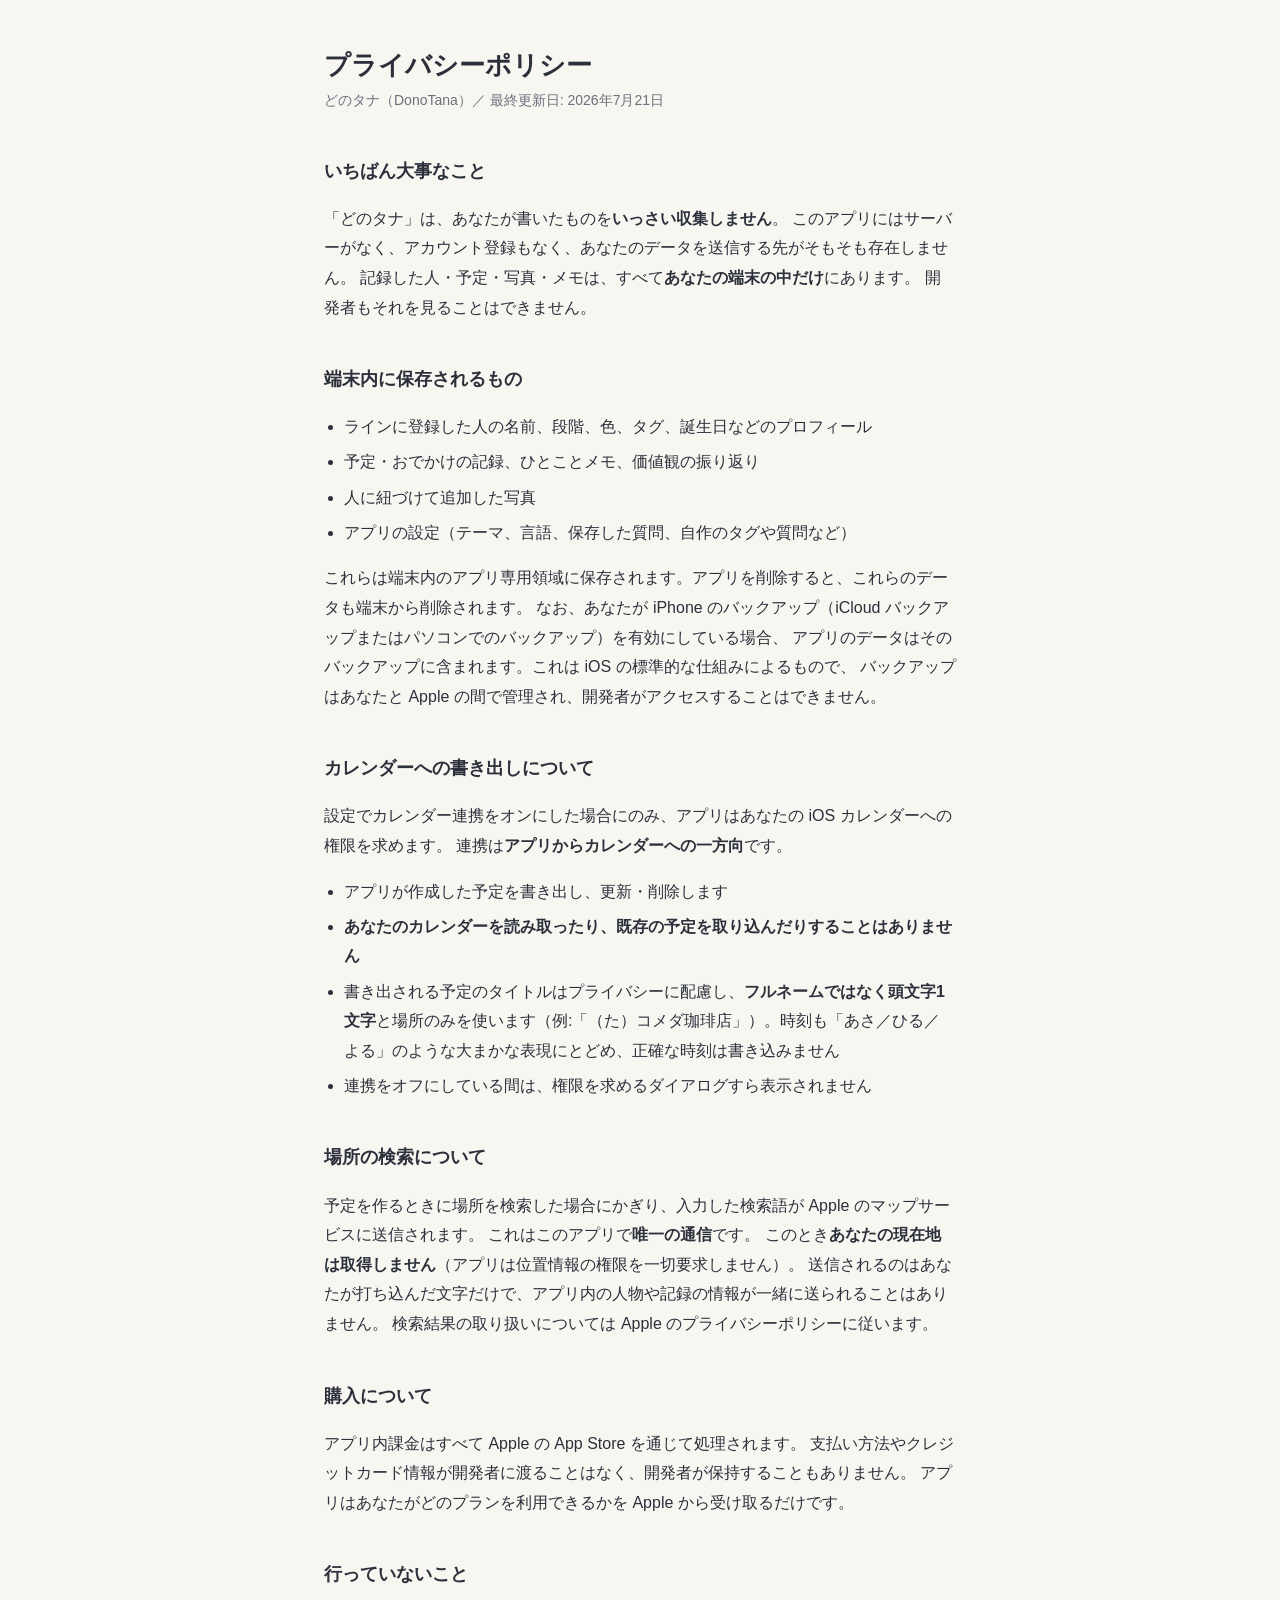
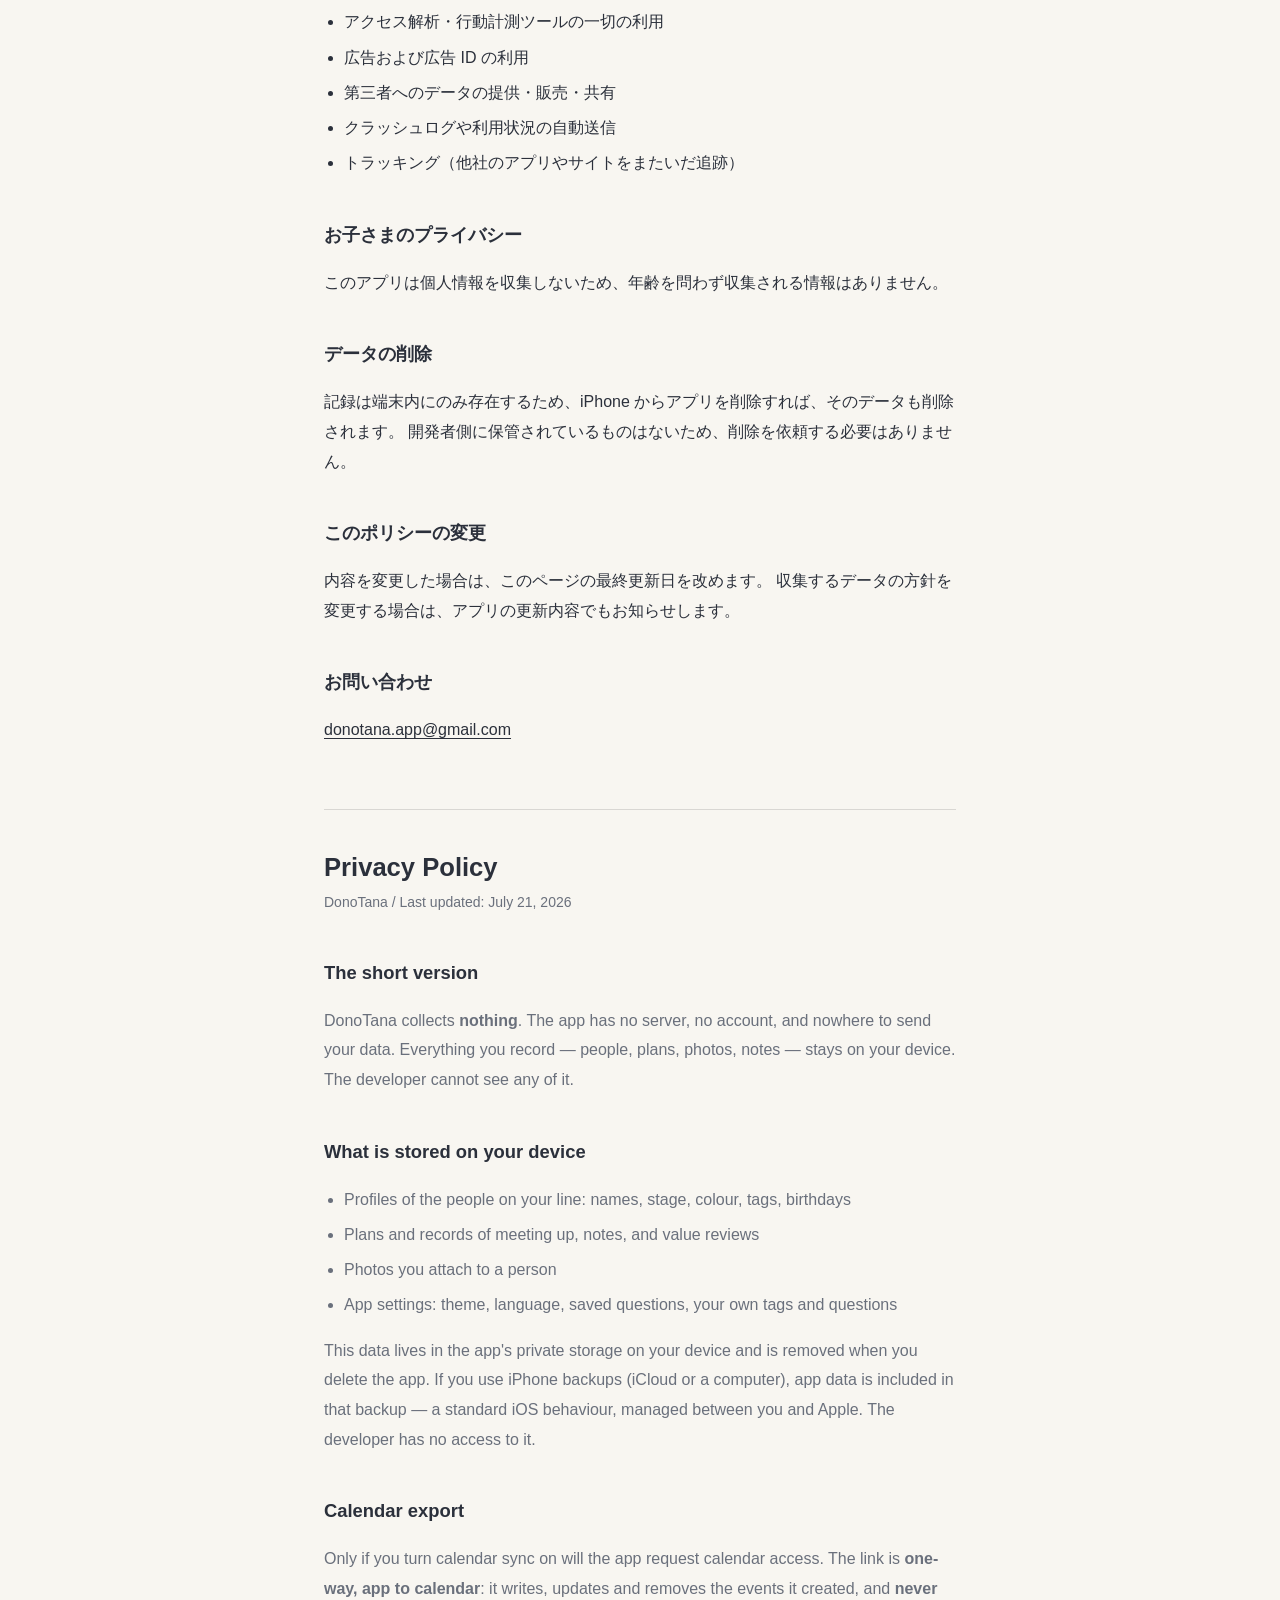
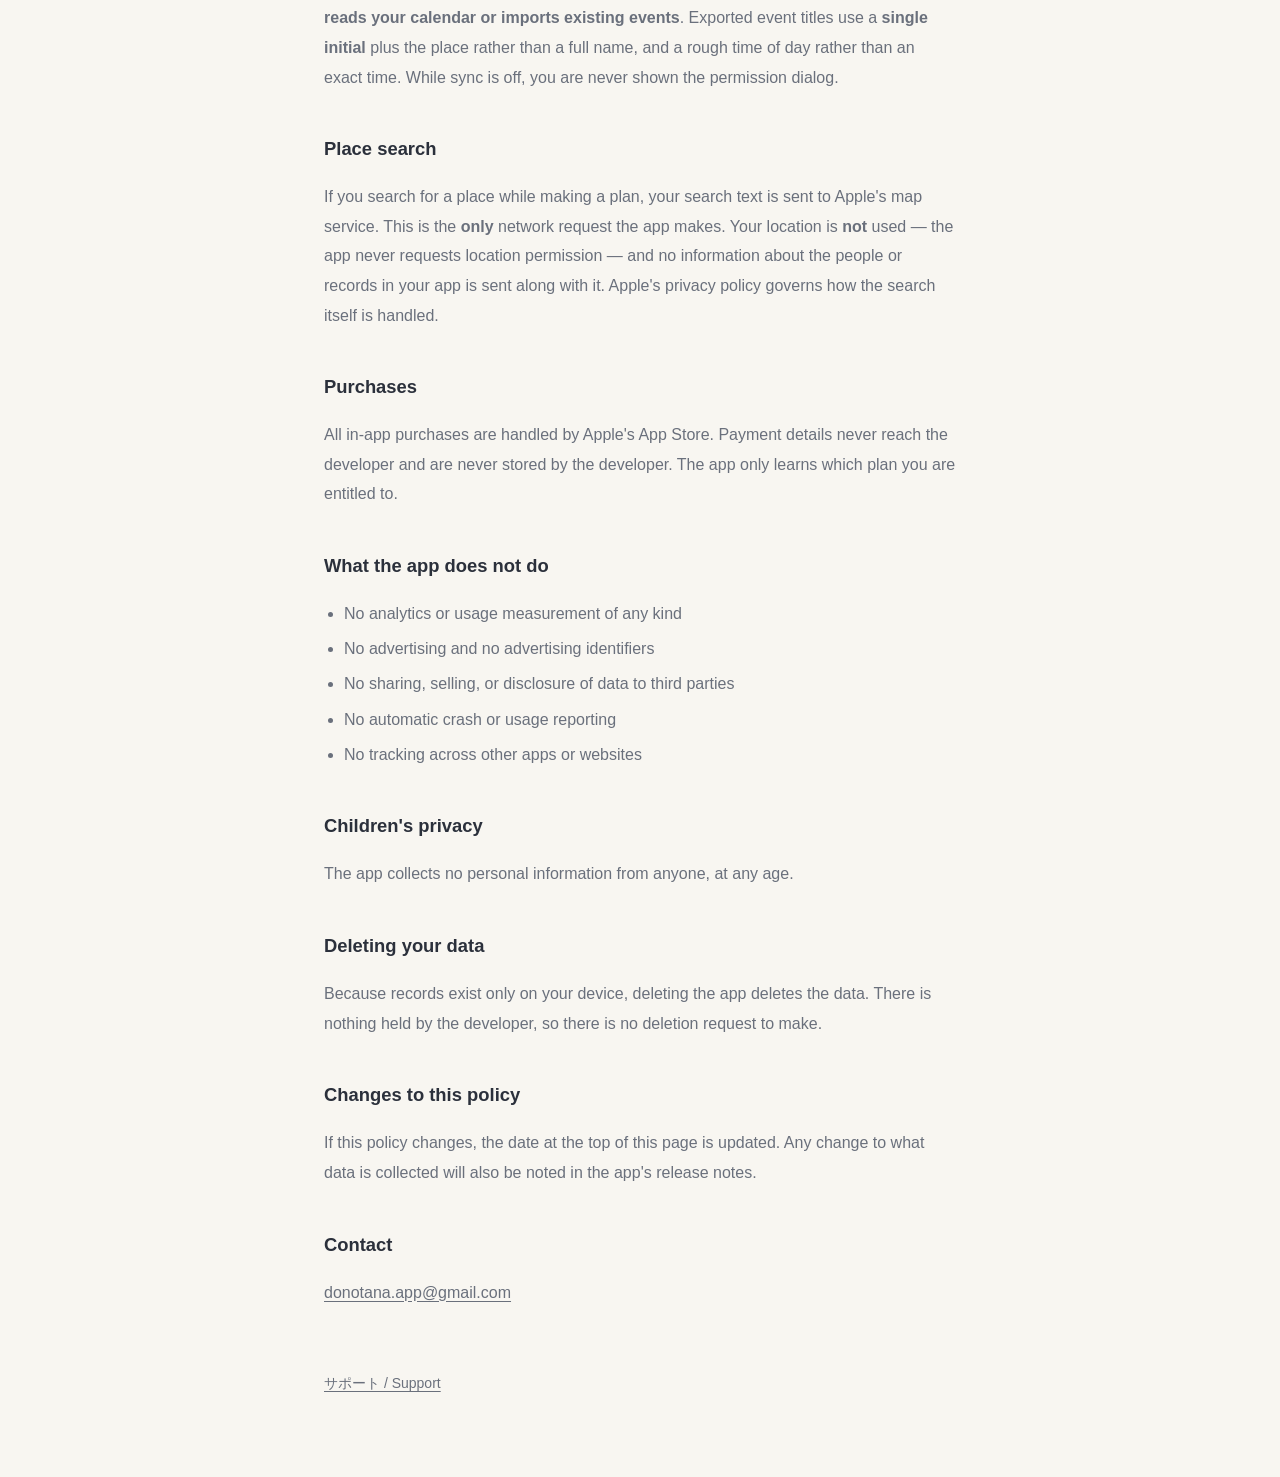
==== donotana/privacy.html @ df2e3eea "Publish どのタナ privacy policy and support pages" ====
<!doctype html>
<html lang="ja">
<head>
<meta charset="utf-8">
<meta name="viewport" content="width=device-width, initial-scale=1">
<!-- Findable by anyone with the link (App Review opens it directly), but kept
     out of search results — these pages exist to be referenced, not discovered. -->
<meta name="robots" content="noindex">
<title>プライバシーポリシー — どのタナ</title>
<link rel="stylesheet" href="style.css">
</head>
<body>

<h1>プライバシーポリシー</h1>
<p class="updated">どのタナ（DonoTana）／ 最終更新日: 2026年7月21日</p>

<h2>いちばん大事なこと</h2>
<p>
「どのタナ」は、あなたが書いたものを<strong>いっさい収集しません</strong>。
このアプリにはサーバーがなく、アカウント登録もなく、あなたのデータを送信する先がそもそも存在しません。
記録した人・予定・写真・メモは、すべて<strong>あなたの端末の中だけ</strong>にあります。
開発者もそれを見ることはできません。
</p>

<h2>端末内に保存されるもの</h2>
<ul>
  <li>ラインに登録した人の名前、段階、色、タグ、誕生日などのプロフィール</li>
  <li>予定・おでかけの記録、ひとことメモ、価値観の振り返り</li>
  <li>人に紐づけて追加した写真</li>
  <li>アプリの設定（テーマ、言語、保存した質問、自作のタグや質問など）</li>
</ul>
<p>
これらは端末内のアプリ専用領域に保存されます。アプリを削除すると、これらのデータも端末から削除されます。
なお、あなたが iPhone のバックアップ（iCloud バックアップまたはパソコンでのバックアップ）を有効にしている場合、
アプリのデータはそのバックアップに含まれます。これは iOS の標準的な仕組みによるもので、
バックアップはあなたと Apple の間で管理され、開発者がアクセスすることはできません。
</p>

<h2>カレンダーへの書き出しについて</h2>
<p>
設定でカレンダー連携をオンにした場合にのみ、アプリはあなたの iOS カレンダーへの権限を求めます。
連携は<strong>アプリからカレンダーへの一方向</strong>です。
</p>
<ul>
  <li>アプリが作成した予定を書き出し、更新・削除します</li>
  <li><strong>あなたのカレンダーを読み取ったり、既存の予定を取り込んだりすることはありません</strong></li>
  <li>書き出される予定のタイトルはプライバシーに配慮し、<strong>フルネームではなく頭文字1文字</strong>と場所のみを使います（例:「（た）コメダ珈琲店」）。時刻も「あさ／ひる／よる」のような大まかな表現にとどめ、正確な時刻は書き込みません</li>
  <li>連携をオフにしている間は、権限を求めるダイアログすら表示されません</li>
</ul>

<h2>場所の検索について</h2>
<p>
予定を作るときに場所を検索した場合にかぎり、入力した検索語が Apple のマップサービスに送信されます。
これはこのアプリで<strong>唯一の通信</strong>です。
このとき<strong>あなたの現在地は取得しません</strong>（アプリは位置情報の権限を一切要求しません）。
送信されるのはあなたが打ち込んだ文字だけで、アプリ内の人物や記録の情報が一緒に送られることはありません。
検索結果の取り扱いについては Apple のプライバシーポリシーに従います。
</p>

<h2>購入について</h2>
<p>
アプリ内課金はすべて Apple の App Store を通じて処理されます。
支払い方法やクレジットカード情報が開発者に渡ることはなく、開発者が保持することもありません。
アプリはあなたがどのプランを利用できるかを Apple から受け取るだけです。
</p>

<h2>行っていないこと</h2>
<ul>
  <li>アクセス解析・行動計測ツールの一切の利用</li>
  <li>広告および広告 ID の利用</li>
  <li>第三者へのデータの提供・販売・共有</li>
  <li>クラッシュログや利用状況の自動送信</li>
  <li>トラッキング（他社のアプリやサイトをまたいだ追跡）</li>
</ul>

<h2>お子さまのプライバシー</h2>
<p>
このアプリは個人情報を収集しないため、年齢を問わず収集される情報はありません。
</p>

<h2>データの削除</h2>
<p>
記録は端末内にのみ存在するため、iPhone からアプリを削除すれば、そのデータも削除されます。
開発者側に保管されているものはないため、削除を依頼する必要はありません。
</p>

<h2>このポリシーの変更</h2>
<p>
内容を変更した場合は、このページの最終更新日を改めます。
収集するデータの方針を変更する場合は、アプリの更新内容でもお知らせします。
</p>

<h2>お問い合わせ</h2>
<p>
<a href="mailto:donotana.app@gmail.com">donotana.app@gmail.com</a>
</p>

<hr>

<div class="alt" lang="en">
<h1>Privacy Policy</h1>
<p class="updated">DonoTana / Last updated: July 21, 2026</p>

<h2>The short version</h2>
<p>
DonoTana collects <strong>nothing</strong>. The app has no server, no account, and
nowhere to send your data. Everything you record — people, plans, photos, notes —
stays on your device. The developer cannot see any of it.
</p>

<h2>What is stored on your device</h2>
<ul>
  <li>Profiles of the people on your line: names, stage, colour, tags, birthdays</li>
  <li>Plans and records of meeting up, notes, and value reviews</li>
  <li>Photos you attach to a person</li>
  <li>App settings: theme, language, saved questions, your own tags and questions</li>
</ul>
<p>
This data lives in the app's private storage on your device and is removed when you
delete the app. If you use iPhone backups (iCloud or a computer), app data is
included in that backup — a standard iOS behaviour, managed between you and Apple.
The developer has no access to it.
</p>

<h2>Calendar export</h2>
<p>
Only if you turn calendar sync on will the app request calendar access. The link is
<strong>one-way, app to calendar</strong>: it writes, updates and removes the events it
created, and <strong>never reads your calendar or imports existing events</strong>.
Exported event titles use a <strong>single initial</strong> plus the place rather than a full
name, and a rough time of day rather than an exact time. While sync is off, you are
never shown the permission dialog.
</p>

<h2>Place search</h2>
<p>
If you search for a place while making a plan, your search text is sent to Apple's
map service. This is the <strong>only</strong> network request the app makes. Your location is
<strong>not</strong> used — the app never requests location permission — and no information about
the people or records in your app is sent along with it. Apple's privacy policy
governs how the search itself is handled.
</p>

<h2>Purchases</h2>
<p>
All in-app purchases are handled by Apple's App Store. Payment details never reach
the developer and are never stored by the developer. The app only learns which plan
you are entitled to.
</p>

<h2>What the app does not do</h2>
<ul>
  <li>No analytics or usage measurement of any kind</li>
  <li>No advertising and no advertising identifiers</li>
  <li>No sharing, selling, or disclosure of data to third parties</li>
  <li>No automatic crash or usage reporting</li>
  <li>No tracking across other apps or websites</li>
</ul>

<h2>Children's privacy</h2>
<p>
The app collects no personal information from anyone, at any age.</p>

<h2>Deleting your data</h2>
<p>
Because records exist only on your device, deleting the app deletes the data. There
is nothing held by the developer, so there is no deletion request to make.
</p>

<h2>Changes to this policy</h2>
<p>
If this policy changes, the date at the top of this page is updated. Any change to
what data is collected will also be noted in the app's release notes.
</p>

<h2>Contact</h2>
<p><a href="mailto:donotana.app@gmail.com">donotana.app@gmail.com</a></p>
</div>

<footer>
  <a href="support.html">サポート / Support</a>
</footer>

</body>
</html>
---- donotana/style.css ----
/* Shared styling for the public どのタナ pages (privacy / support).
   Deliberately plain: no JavaScript, no web fonts, no external requests of any
   kind — a privacy policy page that phones out to a CDN undercuts its own text,
   and App Review opens these URLs on whatever network they happen to be on. */

:root {
  color-scheme: light dark;
  --paper: hsl(40 33% 96%);
  --ink: hsl(220 15% 20%);
  --muted: hsl(220 8% 45%);
  --rule: hsl(40 8% 84%);
}

@media (prefers-color-scheme: dark) {
  :root {
    --paper: hsl(220 12% 8%);
    --ink: hsl(40 14% 86%);
    --muted: hsl(40 7% 60%);
    --rule: hsl(220 6% 22%);
  }
}

* { box-sizing: border-box; }

body {
  margin: 0 auto;
  padding: 3rem 1.25rem 5rem;
  max-width: 42rem;
  background: var(--paper);
  color: var(--ink);
  font-family: -apple-system, BlinkMacSystemFont, "Hiragino Sans", "Noto Sans JP", sans-serif;
  line-height: 1.85;
  font-size: 16px;
}

h1 { font-size: 1.6rem; line-height: 1.4; margin: 0 0 .25rem; }
h2 { font-size: 1.15rem; margin: 2.5rem 0 .5rem; }
h3 { font-size: 1rem; margin: 1.75rem 0 .25rem; }

.updated { color: var(--muted); font-size: .875rem; margin: 0 0 2.5rem; }

a { color: inherit; text-underline-offset: .2em; }

ul { padding-left: 1.25rem; }
li { margin: .35rem 0; }

hr { border: 0; border-top: 1px solid var(--rule); margin: 4rem 0 2.5rem; }

footer { margin-top: 4rem; color: var(--muted); font-size: .875rem; }
footer a { margin-right: 1rem; }

/* The English half of each page — same content, quieter presentation. */
.alt { color: var(--muted); }
.alt h1, .alt h2, .alt h3 { color: var(--ink); }
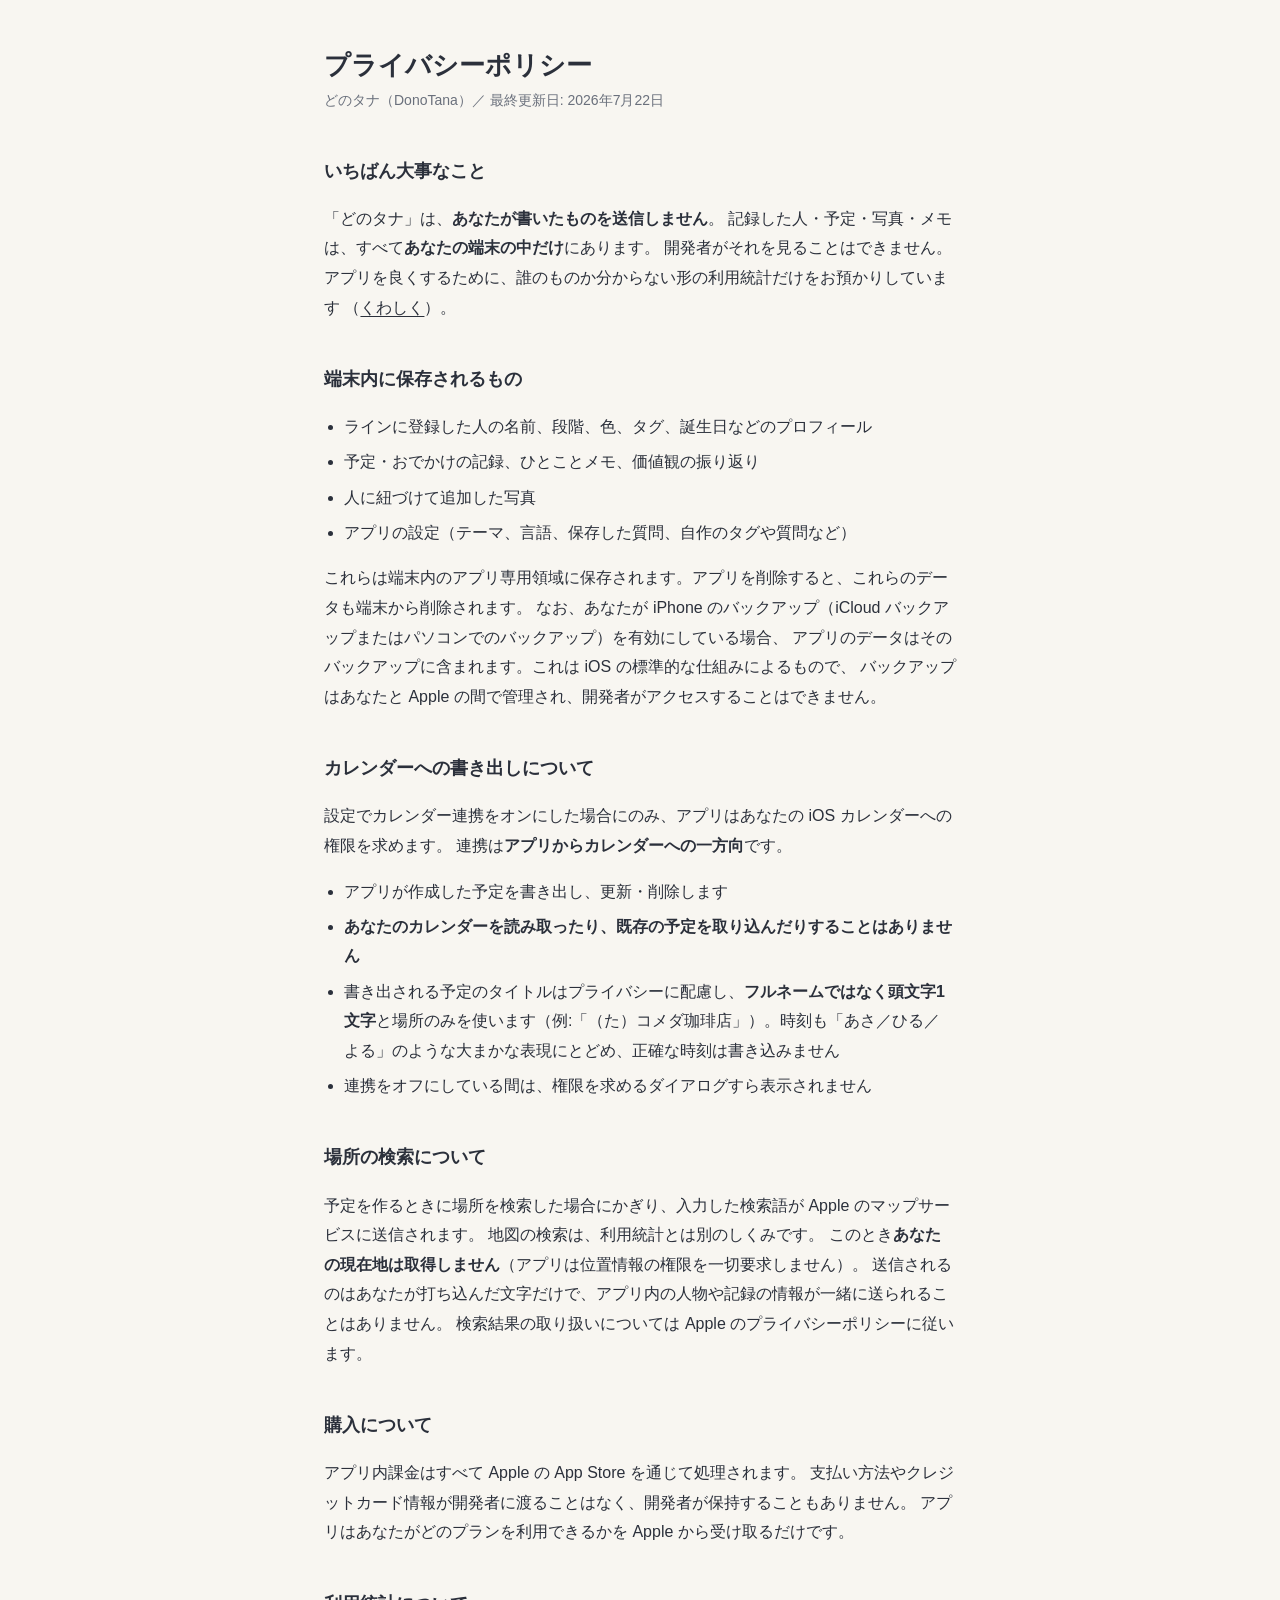
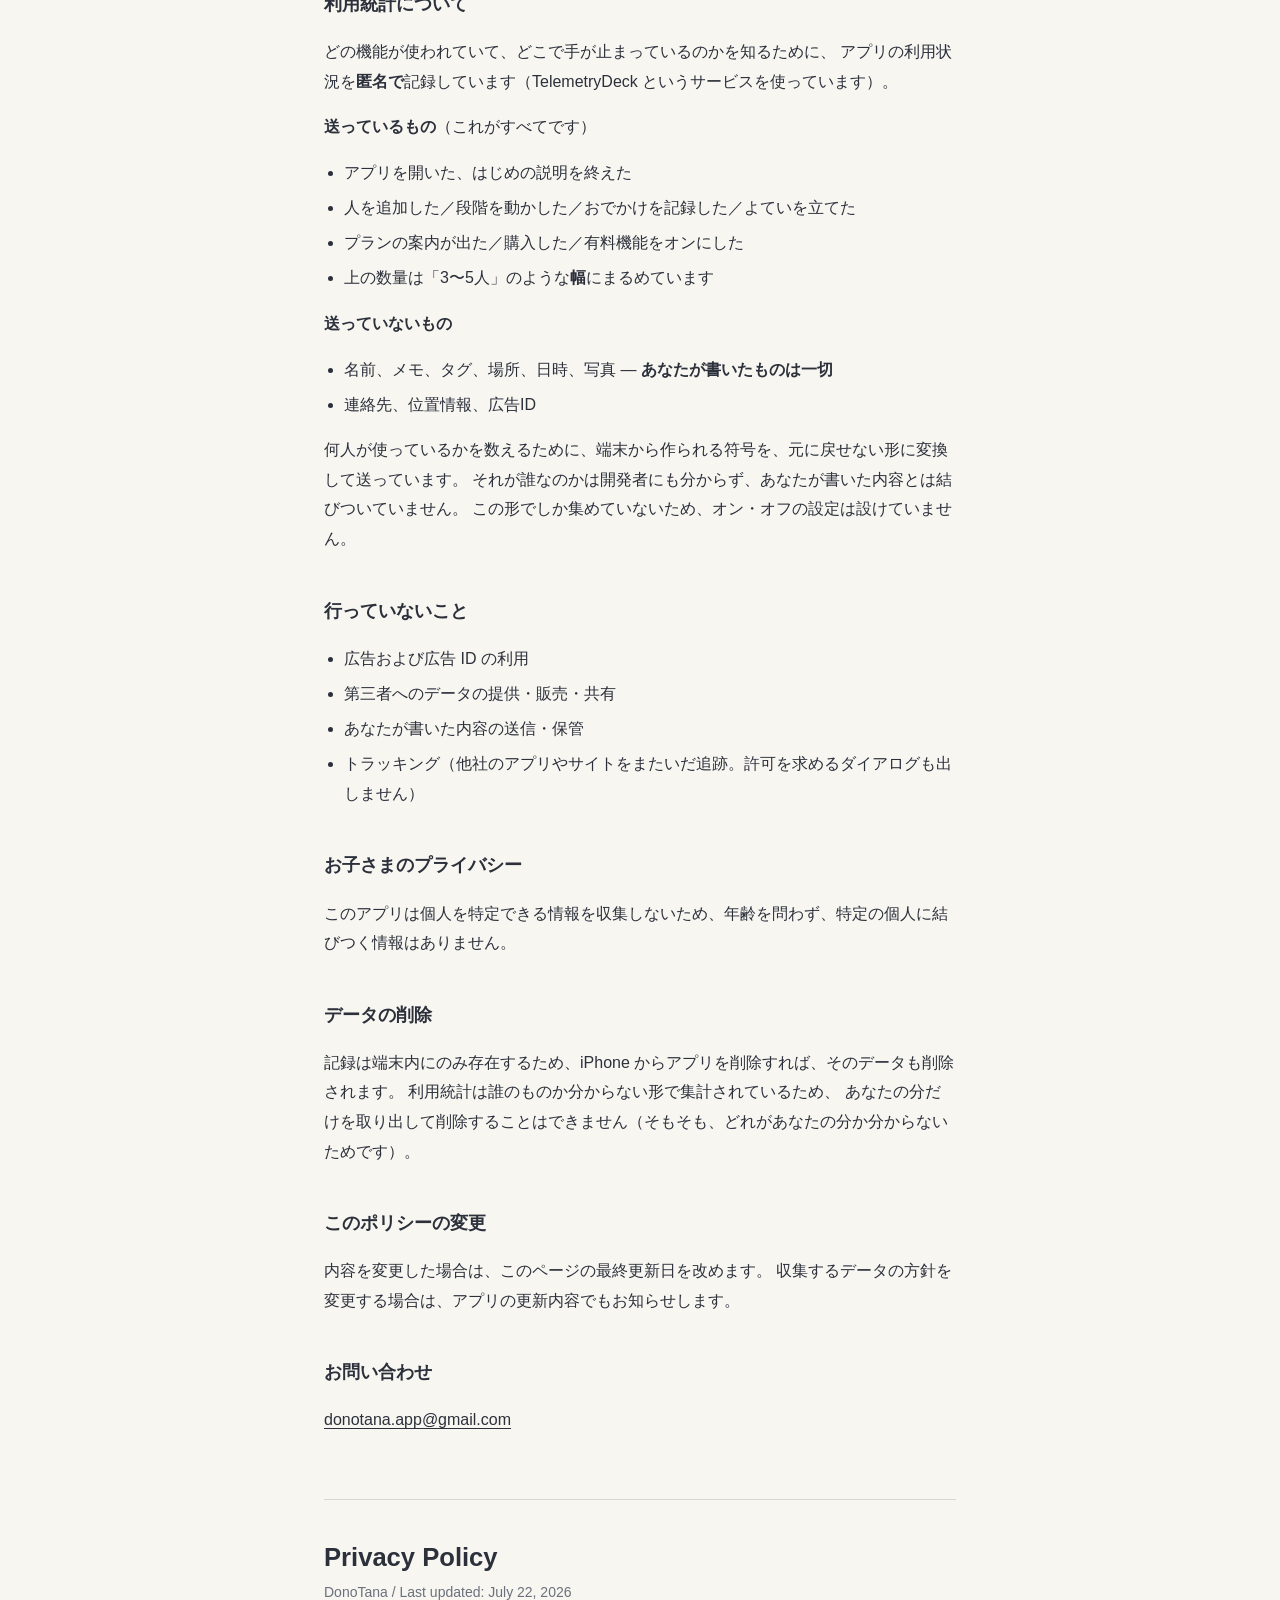
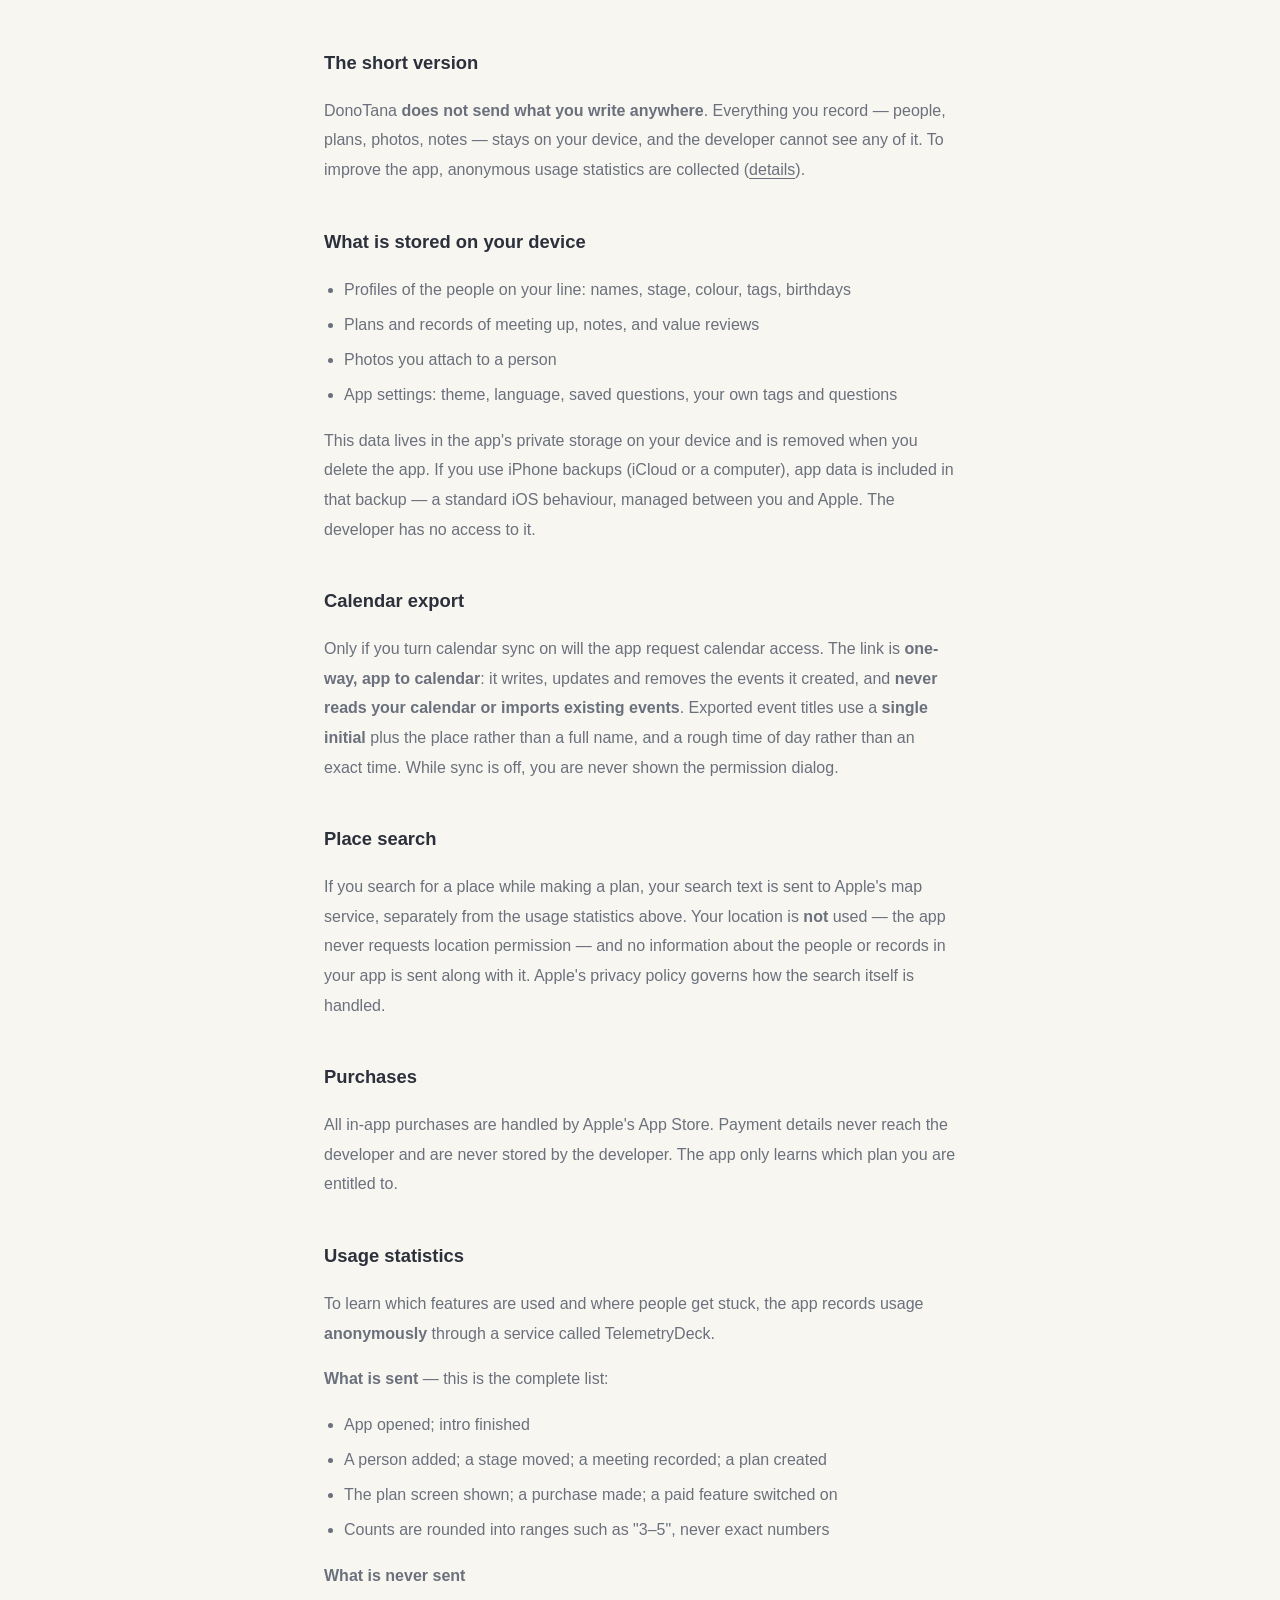
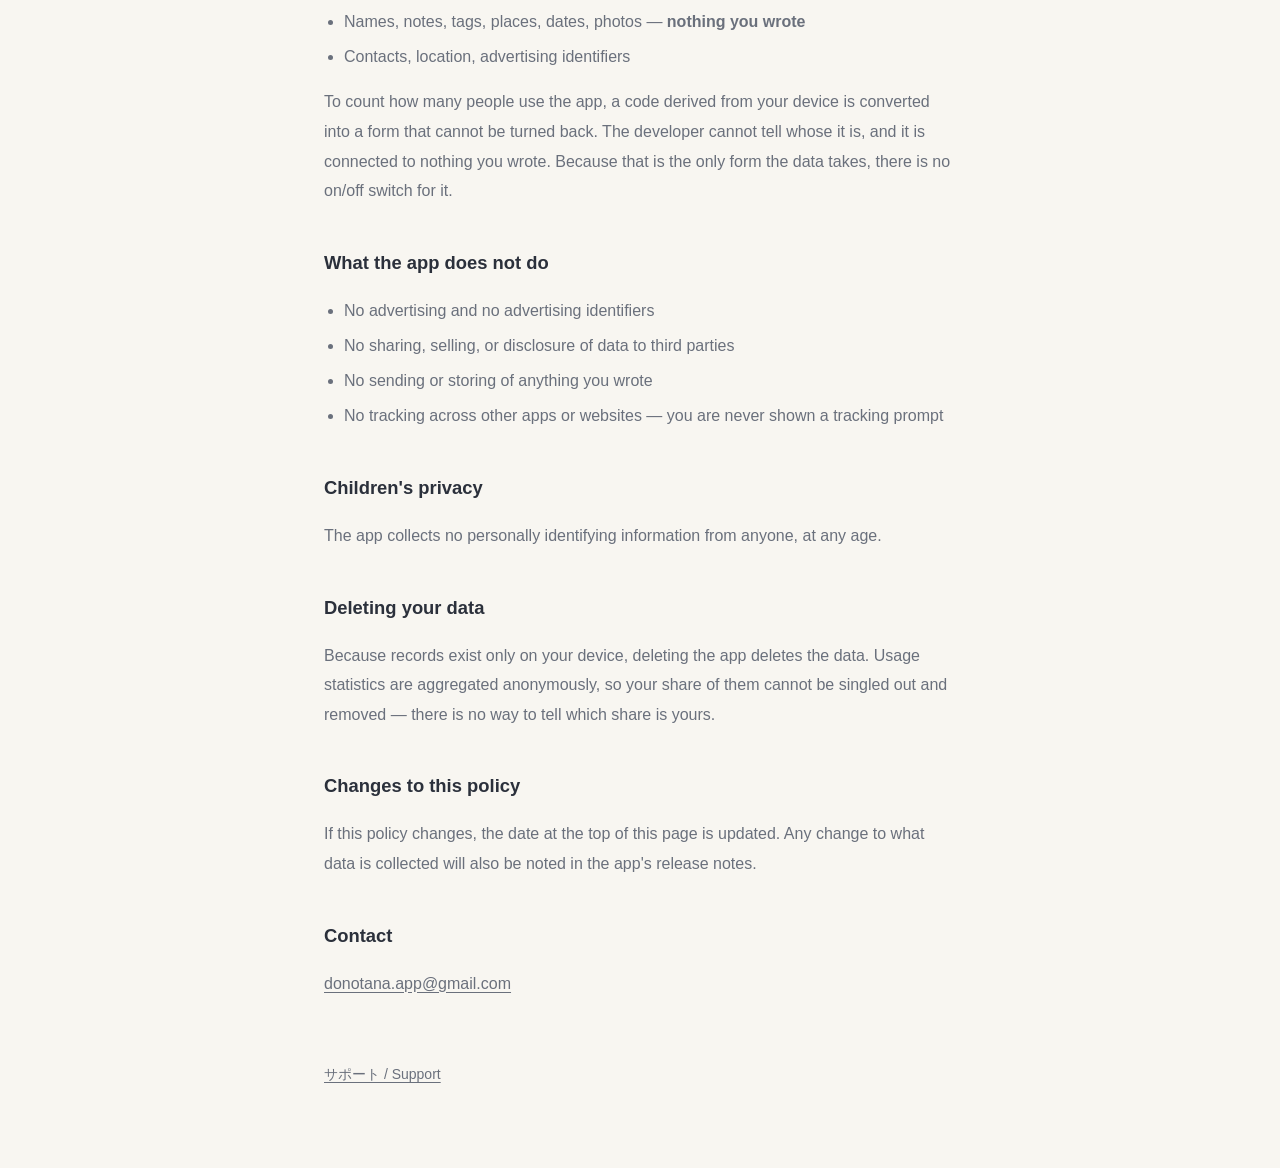
==== commit 40055ff9: "Disclose the anonymous usage statistics" ====
--- a/donotana/privacy.html
+++ b/donotana/privacy.html
@@ -12,14 +12,15 @@
 <body>
 
 <h1>プライバシーポリシー</h1>
-<p class="updated">どのタナ（DonoTana）／ 最終更新日: 2026年7月21日</p>
+<p class="updated">どのタナ（DonoTana）／ 最終更新日: 2026年7月22日</p>
 
 <h2>いちばん大事なこと</h2>
 <p>
-「どのタナ」は、あなたが書いたものを<strong>いっさい収集しません</strong>。
-このアプリにはサーバーがなく、アカウント登録もなく、あなたのデータを送信する先がそもそも存在しません。
+「どのタナ」は、<strong>あなたが書いたものを送信しません</strong>。
 記録した人・予定・写真・メモは、すべて<strong>あなたの端末の中だけ</strong>にあります。
-開発者もそれを見ることはできません。
+開発者がそれを見ることはできません。
+アプリを良くするために、誰のものか分からない形の利用統計だけをお預かりしています
+（<a href="#stats">くわしく</a>）。
 </p>
 
 <h2>端末内に保存されるもの</h2>
@@ -51,7 +52,7 @@
 <h2>場所の検索について</h2>
 <p>
 予定を作るときに場所を検索した場合にかぎり、入力した検索語が Apple のマップサービスに送信されます。
-これはこのアプリで<strong>唯一の通信</strong>です。
+地図の検索は、利用統計とは別のしくみです。
 このとき<strong>あなたの現在地は取得しません</strong>（アプリは位置情報の権限を一切要求しません）。
 送信されるのはあなたが打ち込んだ文字だけで、アプリ内の人物や記録の情報が一緒に送られることはありません。
 検索結果の取り扱いについては Apple のプライバシーポリシーに従います。
@@ -64,24 +65,47 @@
 アプリはあなたがどのプランを利用できるかを Apple から受け取るだけです。
 </p>
 
+<h2 id="stats">利用統計について</h2>
+<p>
+どの機能が使われていて、どこで手が止まっているのかを知るために、
+アプリの利用状況を<strong>匿名で</strong>記録しています（TelemetryDeck というサービスを使っています）。
+</p>
+<p><strong>送っているもの</strong>（これがすべてです）</p>
+<ul>
+  <li>アプリを開いた、はじめの説明を終えた</li>
+  <li>人を追加した／段階を動かした／おでかけを記録した／よていを立てた</li>
+  <li>プランの案内が出た／購入した／有料機能をオンにした</li>
+  <li>上の数量は「3〜5人」のような<strong>幅</strong>にまるめています</li>
+</ul>
+<p><strong>送っていないもの</strong></p>
+<ul>
+  <li>名前、メモ、タグ、場所、日時、写真 — <strong>あなたが書いたものは一切</strong></li>
+  <li>連絡先、位置情報、広告ID</li>
+</ul>
+<p>
+何人が使っているかを数えるために、端末から作られる符号を、元に戻せない形に変換して送っています。
+それが誰なのかは開発者にも分からず、あなたが書いた内容とは結びついていません。
+この形でしか集めていないため、オン・オフの設定は設けていません。
+</p>
+
 <h2>行っていないこと</h2>
 <ul>
-  <li>アクセス解析・行動計測ツールの一切の利用</li>
   <li>広告および広告 ID の利用</li>
   <li>第三者へのデータの提供・販売・共有</li>
-  <li>クラッシュログや利用状況の自動送信</li>
-  <li>トラッキング（他社のアプリやサイトをまたいだ追跡）</li>
+  <li>あなたが書いた内容の送信・保管</li>
+  <li>トラッキング（他社のアプリやサイトをまたいだ追跡。許可を求めるダイアログも出しません）</li>
 </ul>
 
 <h2>お子さまのプライバシー</h2>
 <p>
-このアプリは個人情報を収集しないため、年齢を問わず収集される情報はありません。
+このアプリは個人を特定できる情報を収集しないため、年齢を問わず、特定の個人に結びつく情報はありません。
 </p>
 
 <h2>データの削除</h2>
 <p>
 記録は端末内にのみ存在するため、iPhone からアプリを削除すれば、そのデータも削除されます。
-開発者側に保管されているものはないため、削除を依頼する必要はありません。
+利用統計は誰のものか分からない形で集計されているため、
+あなたの分だけを取り出して削除することはできません（そもそも、どれがあなたの分か分からないためです）。
 </p>
 
 <h2>このポリシーの変更</h2>
@@ -99,13 +123,14 @@
 
 <div class="alt" lang="en">
 <h1>Privacy Policy</h1>
-<p class="updated">DonoTana / Last updated: July 21, 2026</p>
+<p class="updated">DonoTana / Last updated: July 22, 2026</p>
 
 <h2>The short version</h2>
 <p>
-DonoTana collects <strong>nothing</strong>. The app has no server, no account, and
-nowhere to send your data. Everything you record — people, plans, photos, notes —
-stays on your device. The developer cannot see any of it.
+DonoTana <strong>does not send what you write anywhere</strong>. Everything you record —
+people, plans, photos, notes — stays on your device, and the developer cannot see
+any of it. To improve the app, anonymous usage statistics are collected
+(<a href="#stats-en">details</a>).
 </p>
 
 <h2>What is stored on your device</h2>
@@ -135,7 +160,7 @@
 <h2>Place search</h2>
 <p>
 If you search for a place while making a plan, your search text is sent to Apple's
-map service. This is the <strong>only</strong> network request the app makes. Your location is
+map service, separately from the usage statistics above. Your location is
 <strong>not</strong> used — the app never requests location permission — and no information about
 the people or records in your app is sent along with it. Apple's privacy policy
 governs how the search itself is handled.
@@ -148,23 +173,47 @@
 you are entitled to.
 </p>
 
+<h2 id="stats-en">Usage statistics</h2>
+<p>
+To learn which features are used and where people get stuck, the app records
+usage <strong>anonymously</strong> through a service called TelemetryDeck.
+</p>
+<p><strong>What is sent</strong> — this is the complete list:</p>
+<ul>
+  <li>App opened; intro finished</li>
+  <li>A person added; a stage moved; a meeting recorded; a plan created</li>
+  <li>The plan screen shown; a purchase made; a paid feature switched on</li>
+  <li>Counts are rounded into ranges such as "3–5", never exact numbers</li>
+</ul>
+<p><strong>What is never sent</strong></p>
+<ul>
+  <li>Names, notes, tags, places, dates, photos — <strong>nothing you wrote</strong></li>
+  <li>Contacts, location, advertising identifiers</li>
+</ul>
+<p>
+To count how many people use the app, a code derived from your device is
+converted into a form that cannot be turned back. The developer cannot tell whose
+it is, and it is connected to nothing you wrote. Because that is the only form
+the data takes, there is no on/off switch for it.
+</p>
+
 <h2>What the app does not do</h2>
 <ul>
-  <li>No analytics or usage measurement of any kind</li>
   <li>No advertising and no advertising identifiers</li>
   <li>No sharing, selling, or disclosure of data to third parties</li>
-  <li>No automatic crash or usage reporting</li>
-  <li>No tracking across other apps or websites</li>
+  <li>No sending or storing of anything you wrote</li>
+  <li>No tracking across other apps or websites — you are never shown a tracking prompt</li>
 </ul>
 
 <h2>Children's privacy</h2>
 <p>
-The app collects no personal information from anyone, at any age.</p>
+The app collects no personally identifying information from anyone, at any age.</p>
 
 <h2>Deleting your data</h2>
 <p>
-Because records exist only on your device, deleting the app deletes the data. There
-is nothing held by the developer, so there is no deletion request to make.
+Because records exist only on your device, deleting the app deletes the data.
+Usage statistics are aggregated anonymously, so your share of them cannot be
+singled out and removed — there is no way to tell which share is yours.
 </p>
 
 <h2>Changes to this policy</h2>
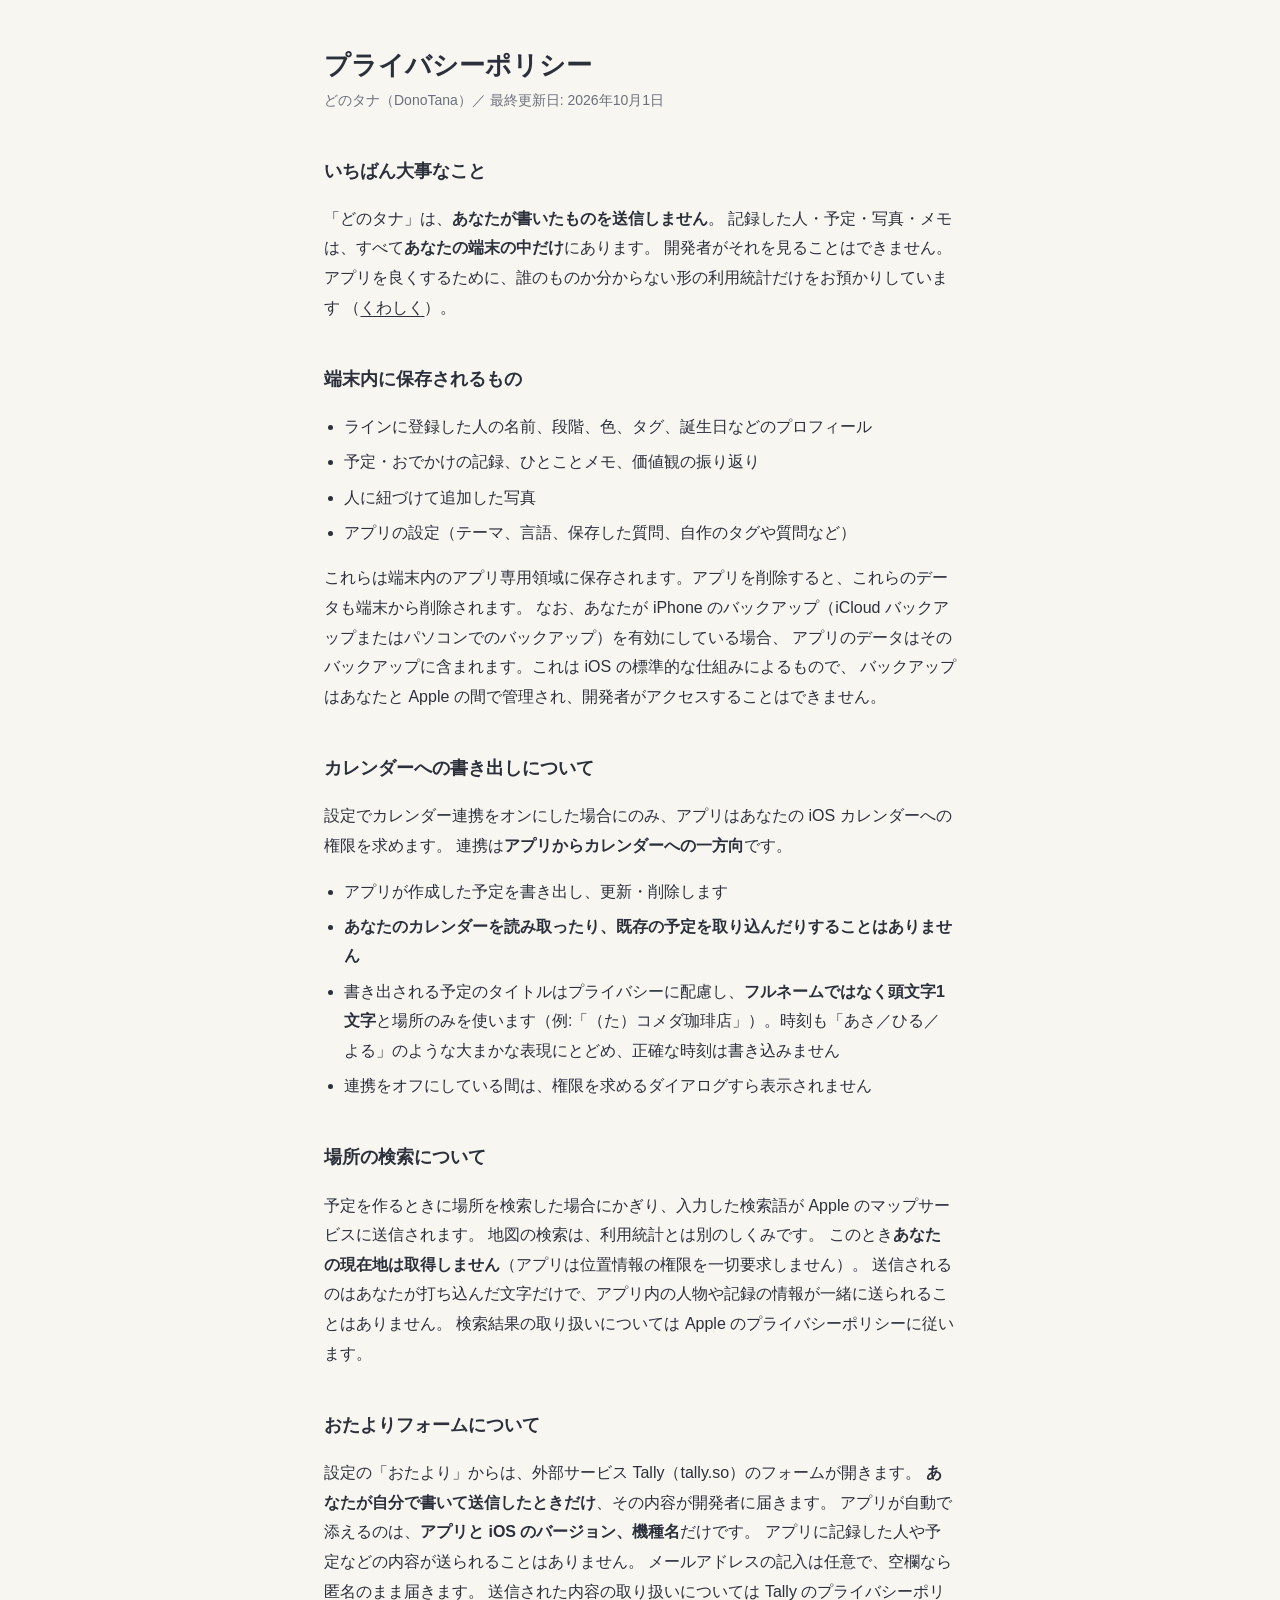
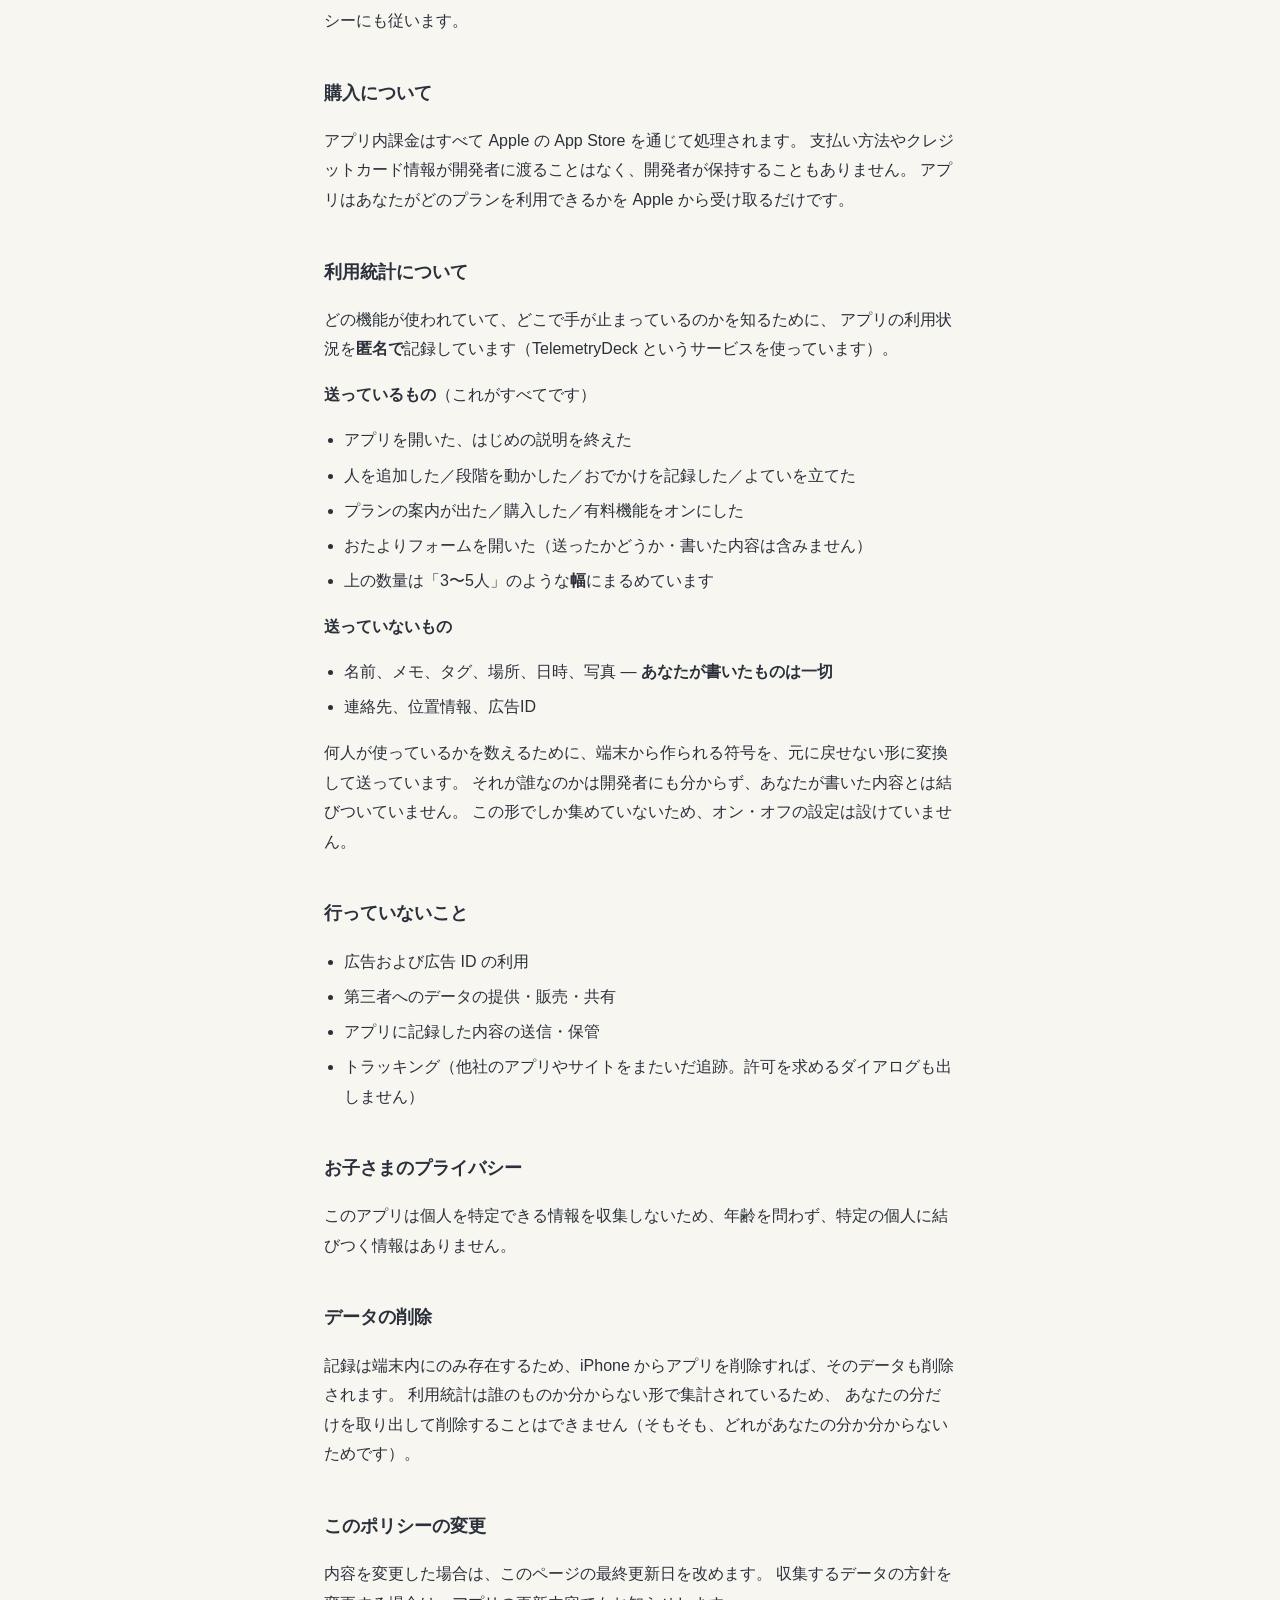
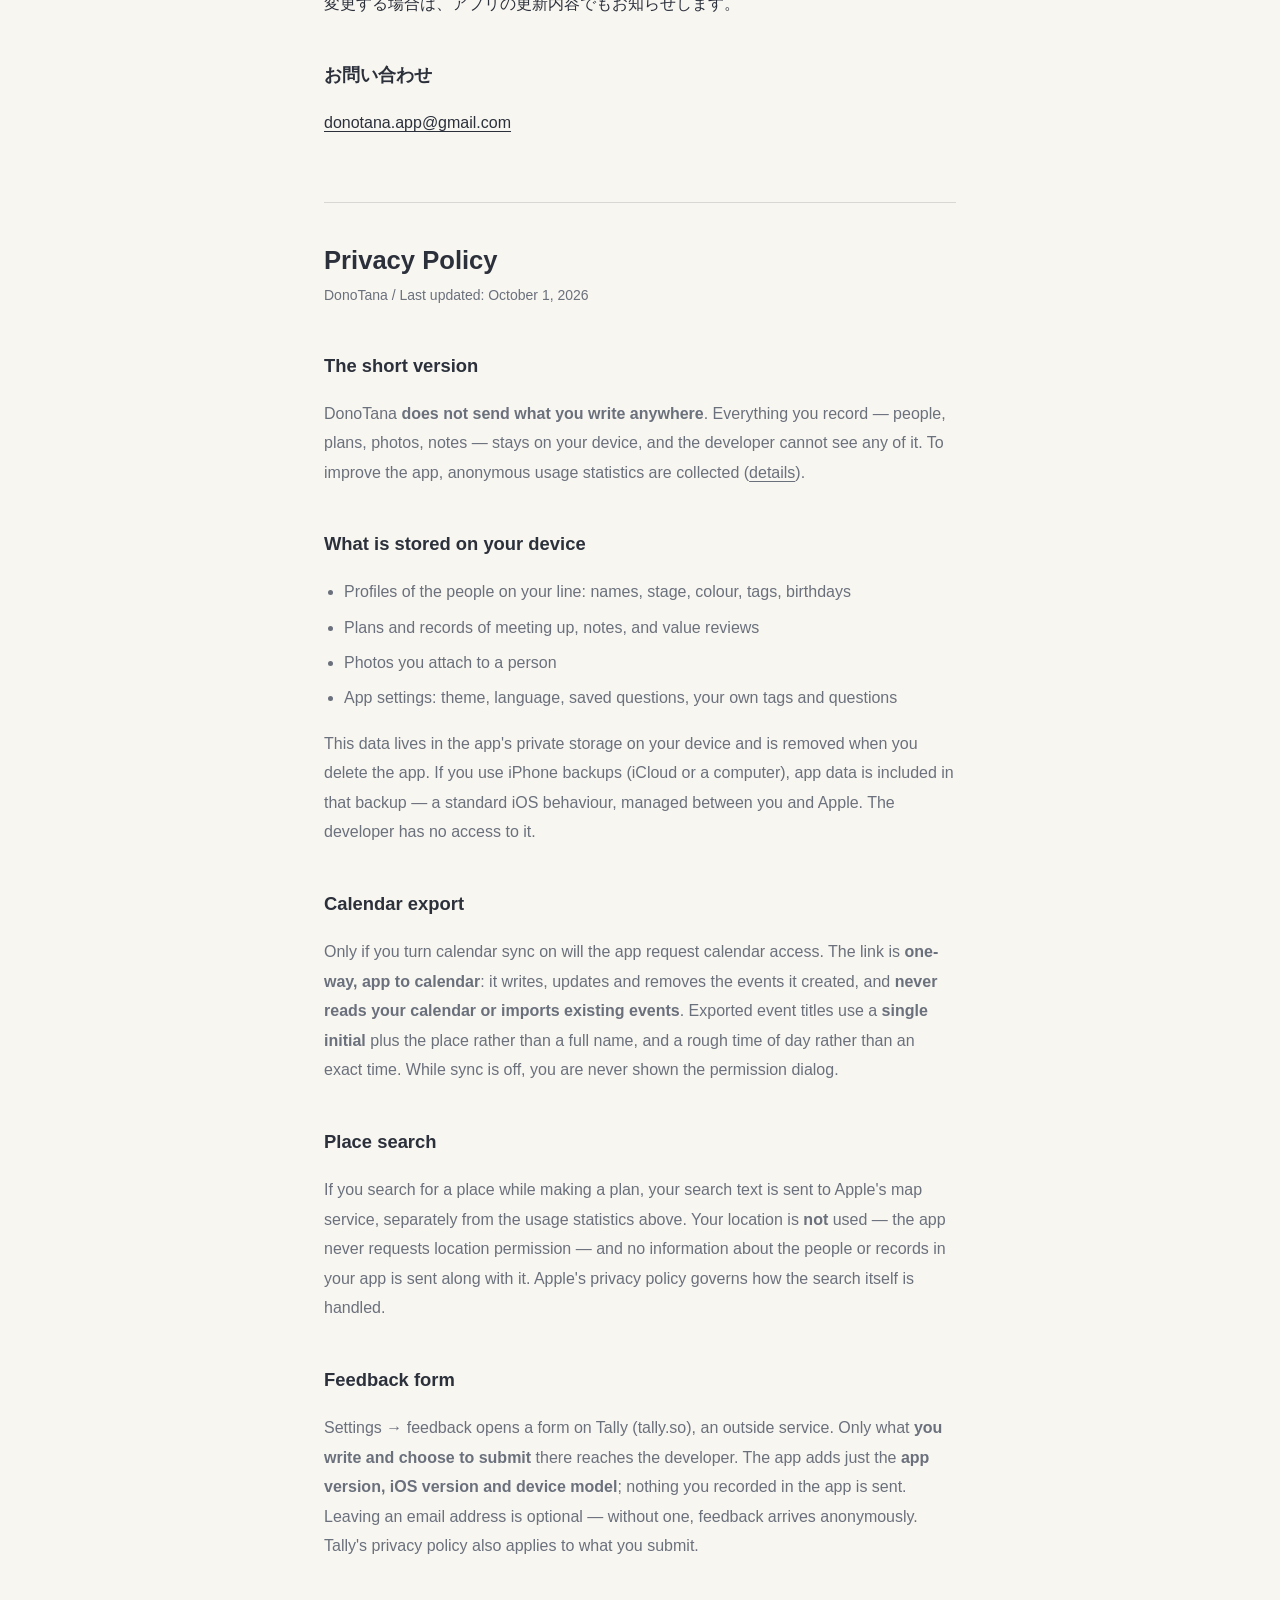
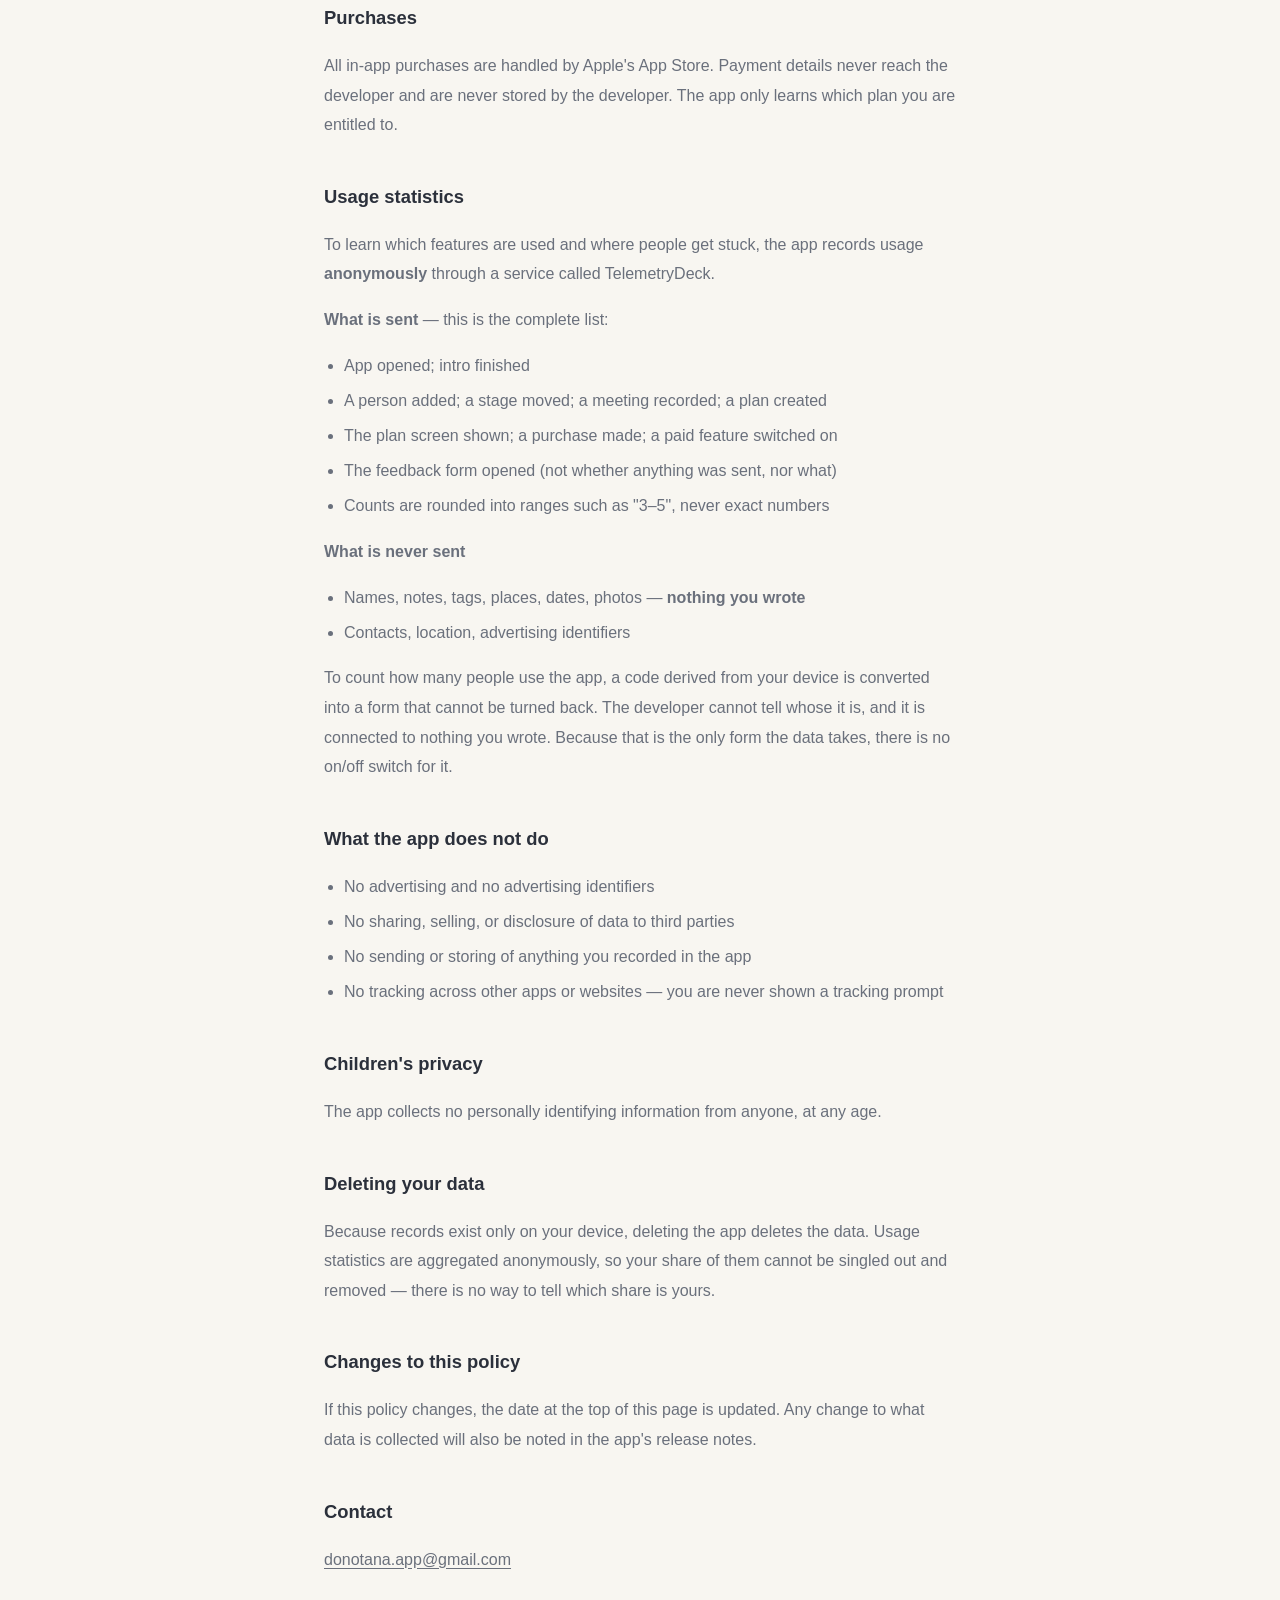
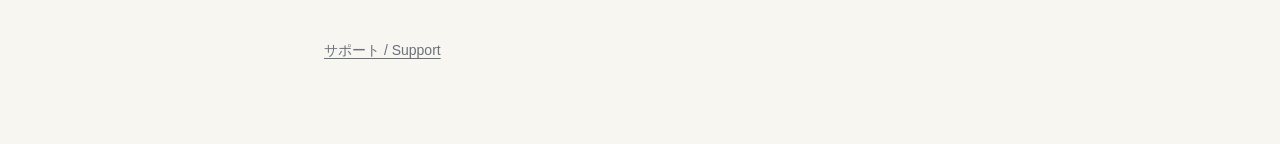
==== commit a0a1c056: "Add the feedback form; point the store links at the live app Disclose the Tally feedback form in the" ====
--- a/donotana/privacy.html
+++ b/donotana/privacy.html
@@ -12,7 +12,7 @@
 <body>
 
 <h1>プライバシーポリシー</h1>
-<p class="updated">どのタナ（DonoTana）／ 最終更新日: 2026年7月22日</p>
+<p class="updated">どのタナ（DonoTana）／ 最終更新日: 2026年10月1日</p>
 
 <h2>いちばん大事なこと</h2>
 <p>
@@ -58,6 +58,16 @@
 検索結果の取り扱いについては Apple のプライバシーポリシーに従います。
 </p>
 
+<h2>おたよりフォームについて</h2>
+<p>
+設定の「おたより」からは、外部サービス Tally（tally.so）のフォームが開きます。
+<strong>あなたが自分で書いて送信したときだけ</strong>、その内容が開発者に届きます。
+アプリが自動で添えるのは、<strong>アプリと iOS のバージョン、機種名</strong>だけです。
+アプリに記録した人や予定などの内容が送られることはありません。
+メールアドレスの記入は任意で、空欄なら匿名のまま届きます。
+送信された内容の取り扱いについては Tally のプライバシーポリシーにも従います。
+</p>
+
 <h2>購入について</h2>
 <p>
 アプリ内課金はすべて Apple の App Store を通じて処理されます。
@@ -75,6 +85,7 @@
   <li>アプリを開いた、はじめの説明を終えた</li>
   <li>人を追加した／段階を動かした／おでかけを記録した／よていを立てた</li>
   <li>プランの案内が出た／購入した／有料機能をオンにした</li>
+  <li>おたよりフォームを開いた（送ったかどうか・書いた内容は含みません）</li>
   <li>上の数量は「3〜5人」のような<strong>幅</strong>にまるめています</li>
 </ul>
 <p><strong>送っていないもの</strong></p>
@@ -92,7 +103,7 @@
 <ul>
   <li>広告および広告 ID の利用</li>
   <li>第三者へのデータの提供・販売・共有</li>
-  <li>あなたが書いた内容の送信・保管</li>
+  <li>アプリに記録した内容の送信・保管</li>
   <li>トラッキング（他社のアプリやサイトをまたいだ追跡。許可を求めるダイアログも出しません）</li>
 </ul>
 
@@ -123,7 +134,7 @@
 
 <div class="alt" lang="en">
 <h1>Privacy Policy</h1>
-<p class="updated">DonoTana / Last updated: July 22, 2026</p>
+<p class="updated">DonoTana / Last updated: October 1, 2026</p>
 
 <h2>The short version</h2>
 <p>
@@ -166,6 +177,15 @@
 governs how the search itself is handled.
 </p>
 
+<h2>Feedback form</h2>
+<p>
+Settings → feedback opens a form on Tally (tally.so), an outside service. Only what
+<strong>you write and choose to submit</strong> there reaches the developer. The app adds just
+the <strong>app version, iOS version and device model</strong>; nothing you recorded in the app is
+sent. Leaving an email address is optional — without one, feedback arrives
+anonymously. Tally's privacy policy also applies to what you submit.
+</p>
+
 <h2>Purchases</h2>
 <p>
 All in-app purchases are handled by Apple's App Store. Payment details never reach
@@ -183,6 +203,7 @@
   <li>App opened; intro finished</li>
   <li>A person added; a stage moved; a meeting recorded; a plan created</li>
   <li>The plan screen shown; a purchase made; a paid feature switched on</li>
+  <li>The feedback form opened (not whether anything was sent, nor what)</li>
   <li>Counts are rounded into ranges such as "3–5", never exact numbers</li>
 </ul>
 <p><strong>What is never sent</strong></p>
@@ -201,7 +222,7 @@
 <ul>
   <li>No advertising and no advertising identifiers</li>
   <li>No sharing, selling, or disclosure of data to third parties</li>
-  <li>No sending or storing of anything you wrote</li>
+  <li>No sending or storing of anything you recorded in the app</li>
   <li>No tracking across other apps or websites — you are never shown a tracking prompt</li>
 </ul>
 
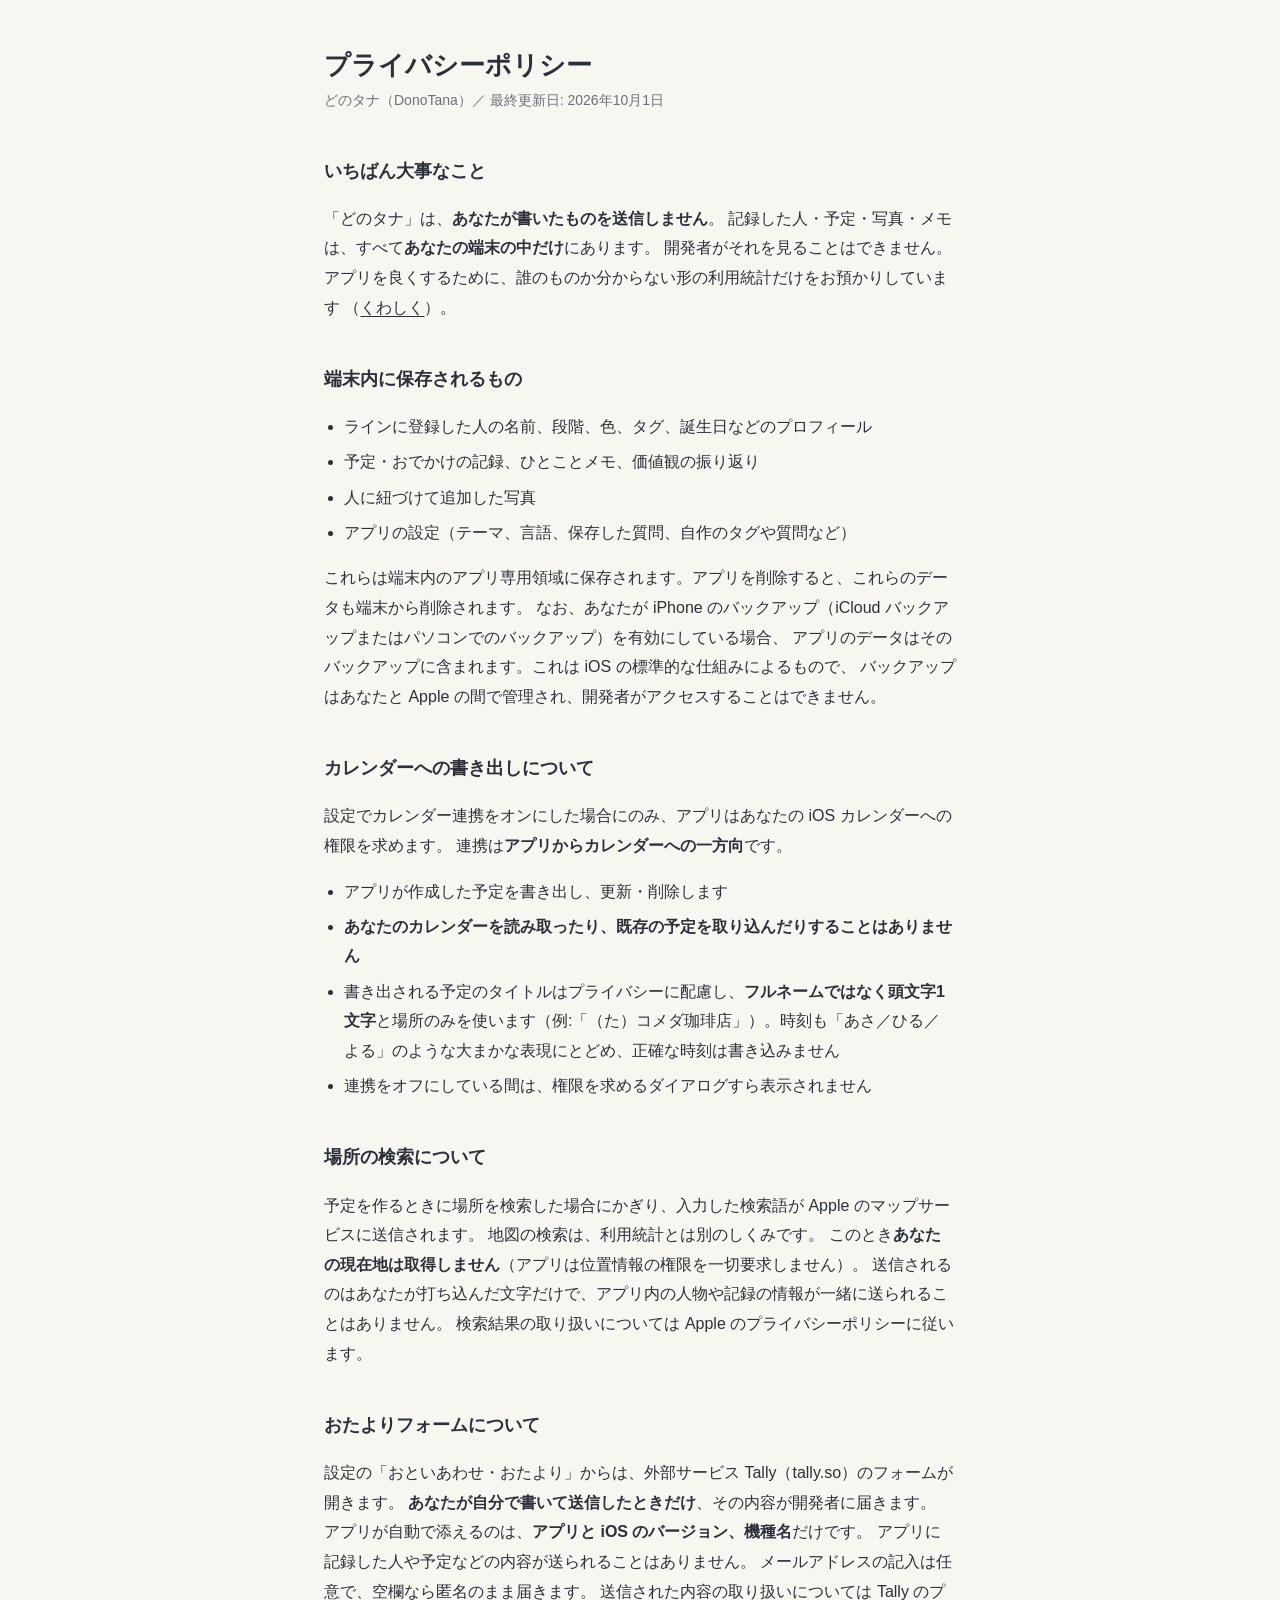
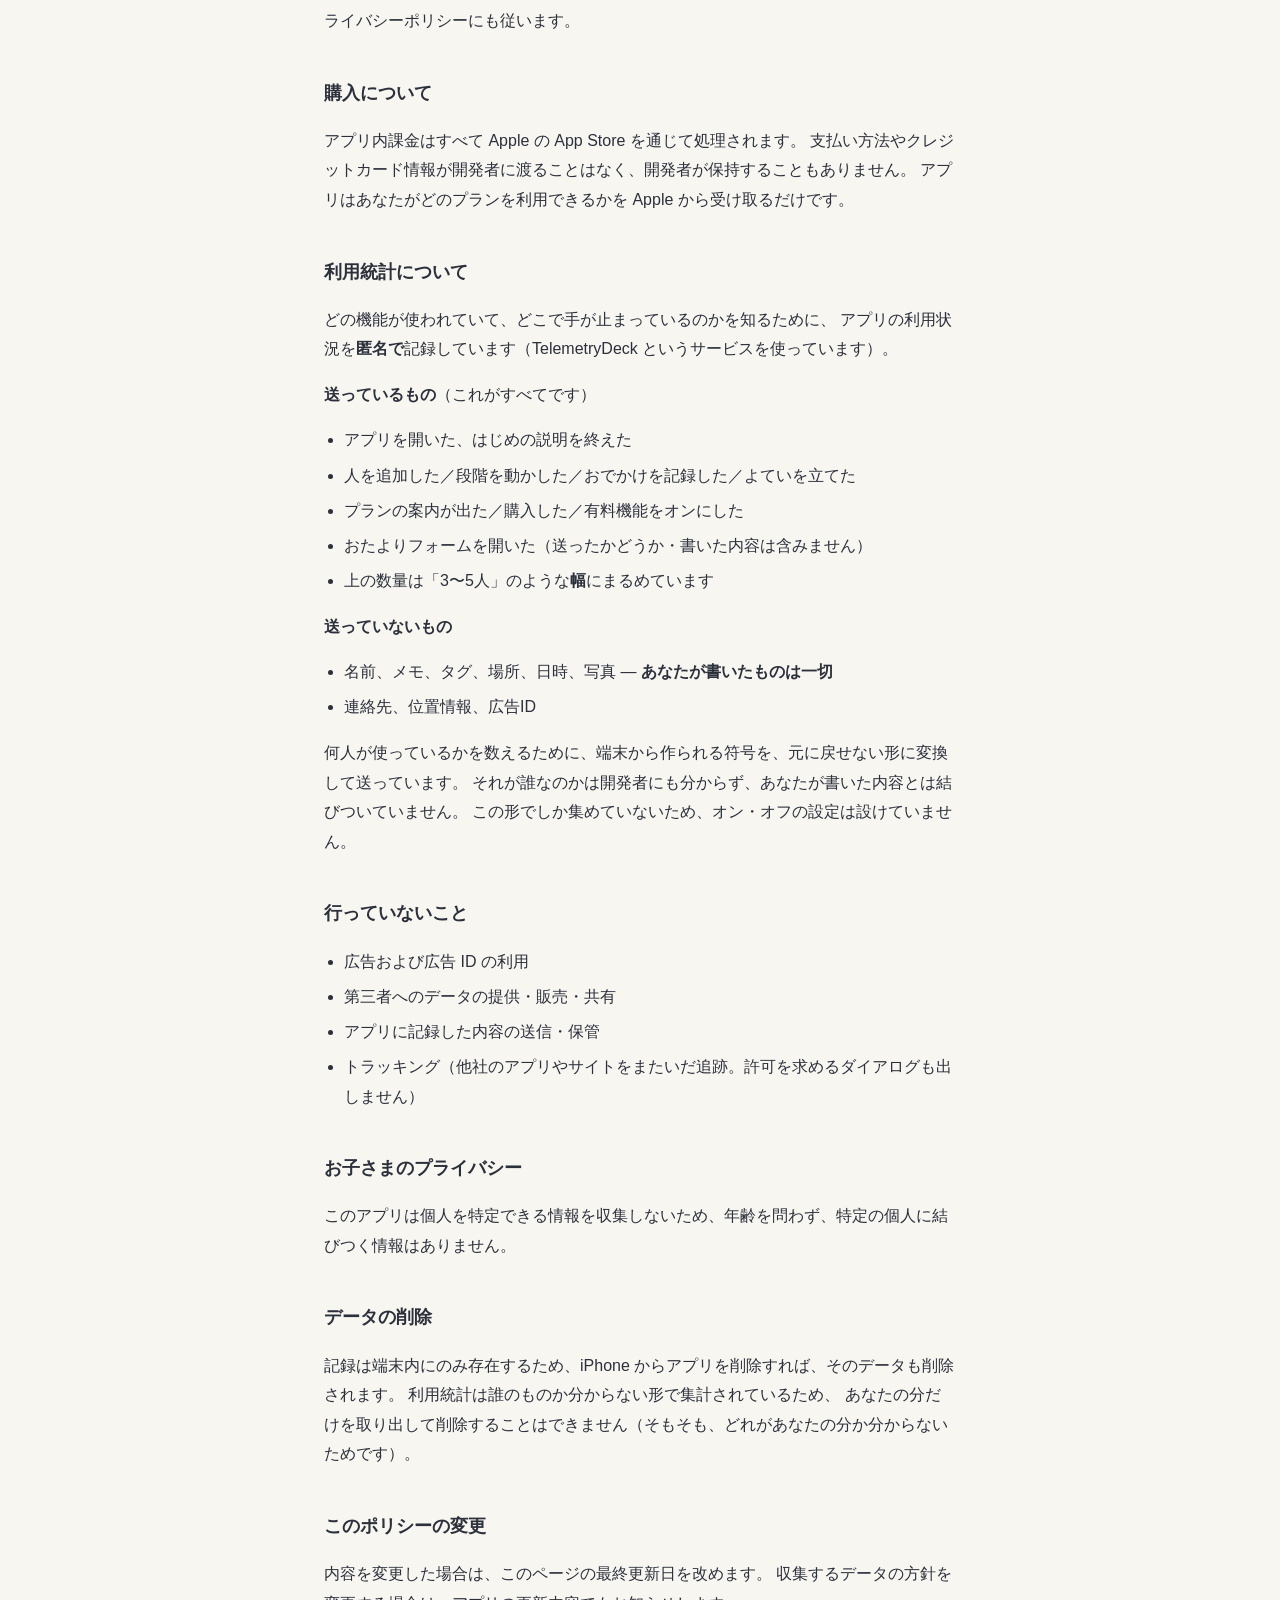
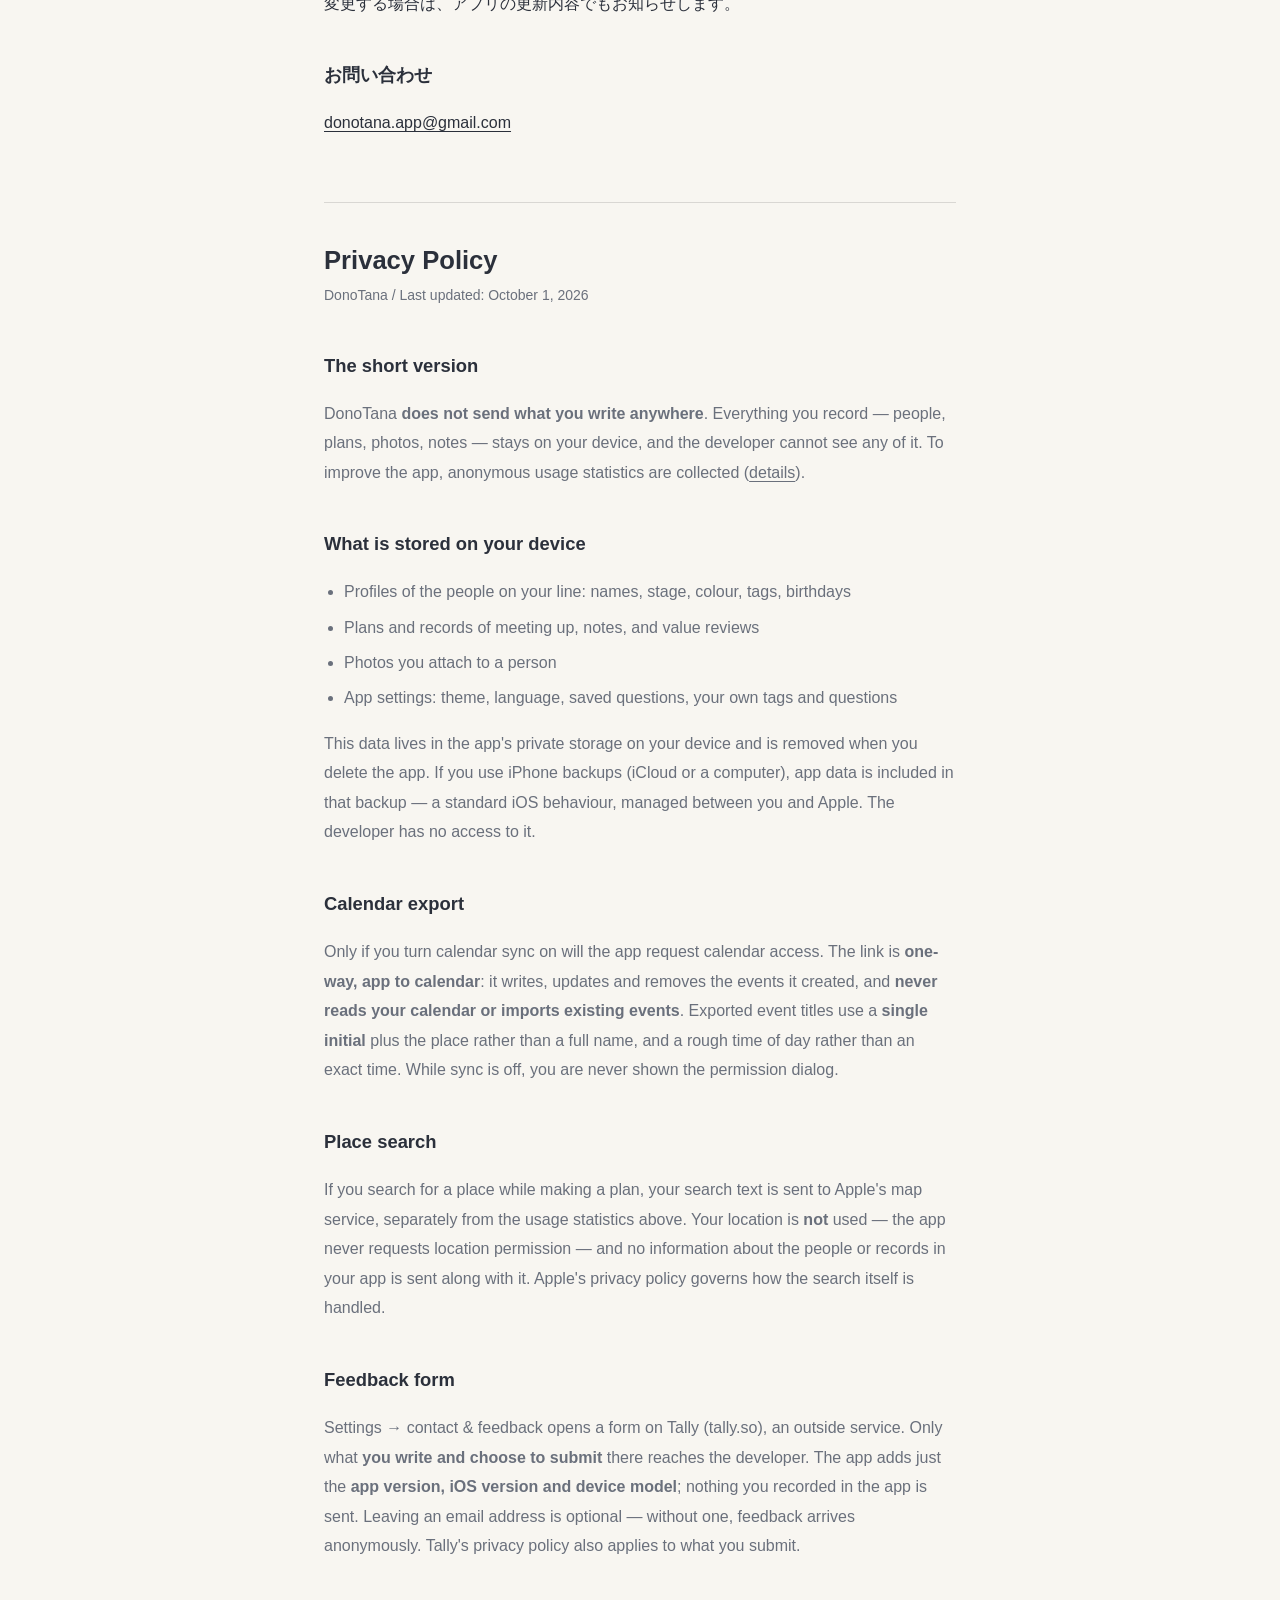
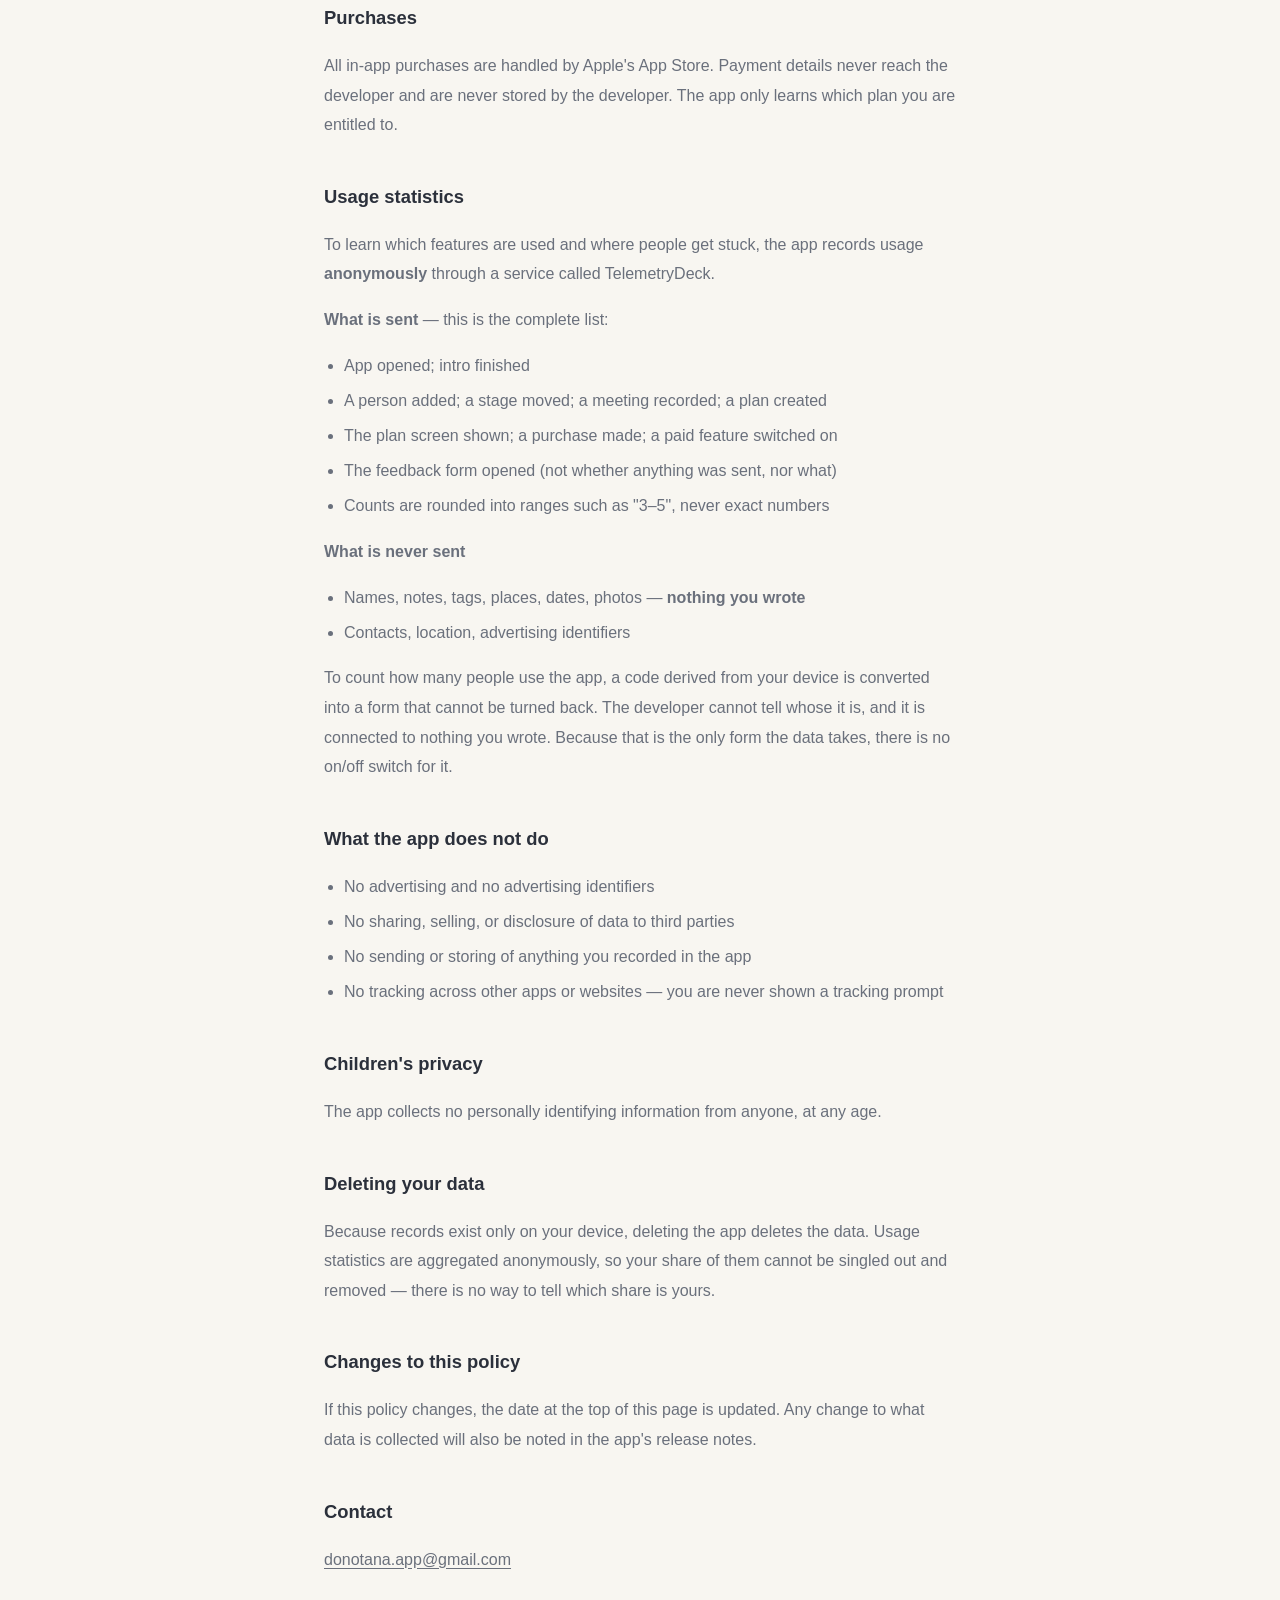
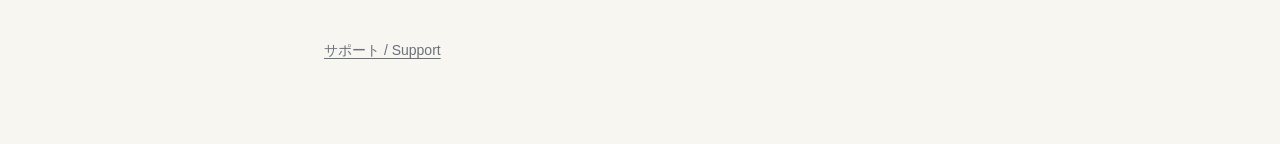
==== commit e09411fe: "Name the feedback entry as Settings shows it: おといあわせ・おたより Co-Authored-By: Claude Opus 5.5 <noreply@a" ====
--- a/donotana/privacy.html
+++ b/donotana/privacy.html
@@ -60,7 +60,7 @@
 
 <h2>おたよりフォームについて</h2>
 <p>
-設定の「おたより」からは、外部サービス Tally（tally.so）のフォームが開きます。
+設定の「おといあわせ・おたより」からは、外部サービス Tally（tally.so）のフォームが開きます。
 <strong>あなたが自分で書いて送信したときだけ</strong>、その内容が開発者に届きます。
 アプリが自動で添えるのは、<strong>アプリと iOS のバージョン、機種名</strong>だけです。
 アプリに記録した人や予定などの内容が送られることはありません。
@@ -179,7 +179,7 @@
 
 <h2>Feedback form</h2>
 <p>
-Settings → feedback opens a form on Tally (tally.so), an outside service. Only what
+Settings → contact &amp; feedback opens a form on Tally (tally.so), an outside service. Only what
 <strong>you write and choose to submit</strong> there reaches the developer. The app adds just
 the <strong>app version, iOS version and device model</strong>; nothing you recorded in the app is
 sent. Leaving an email address is optional — without one, feedback arrives
